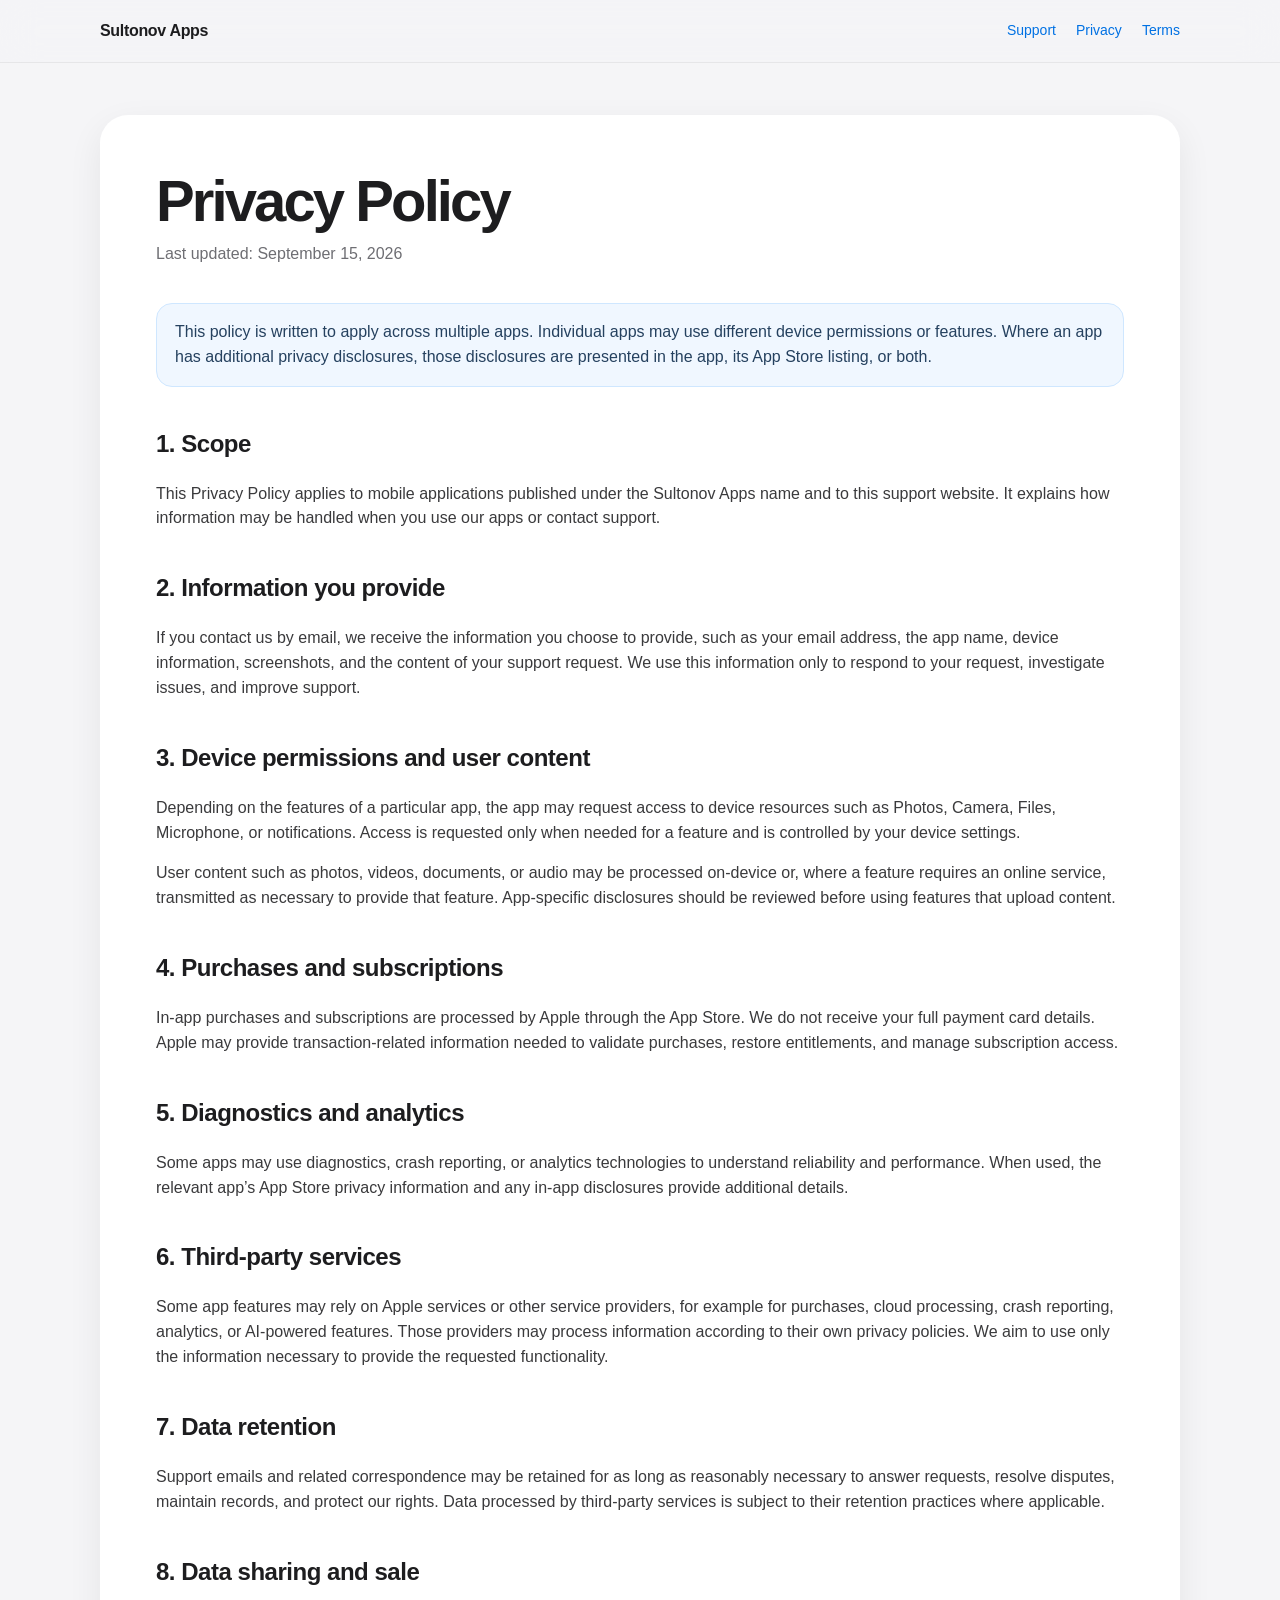
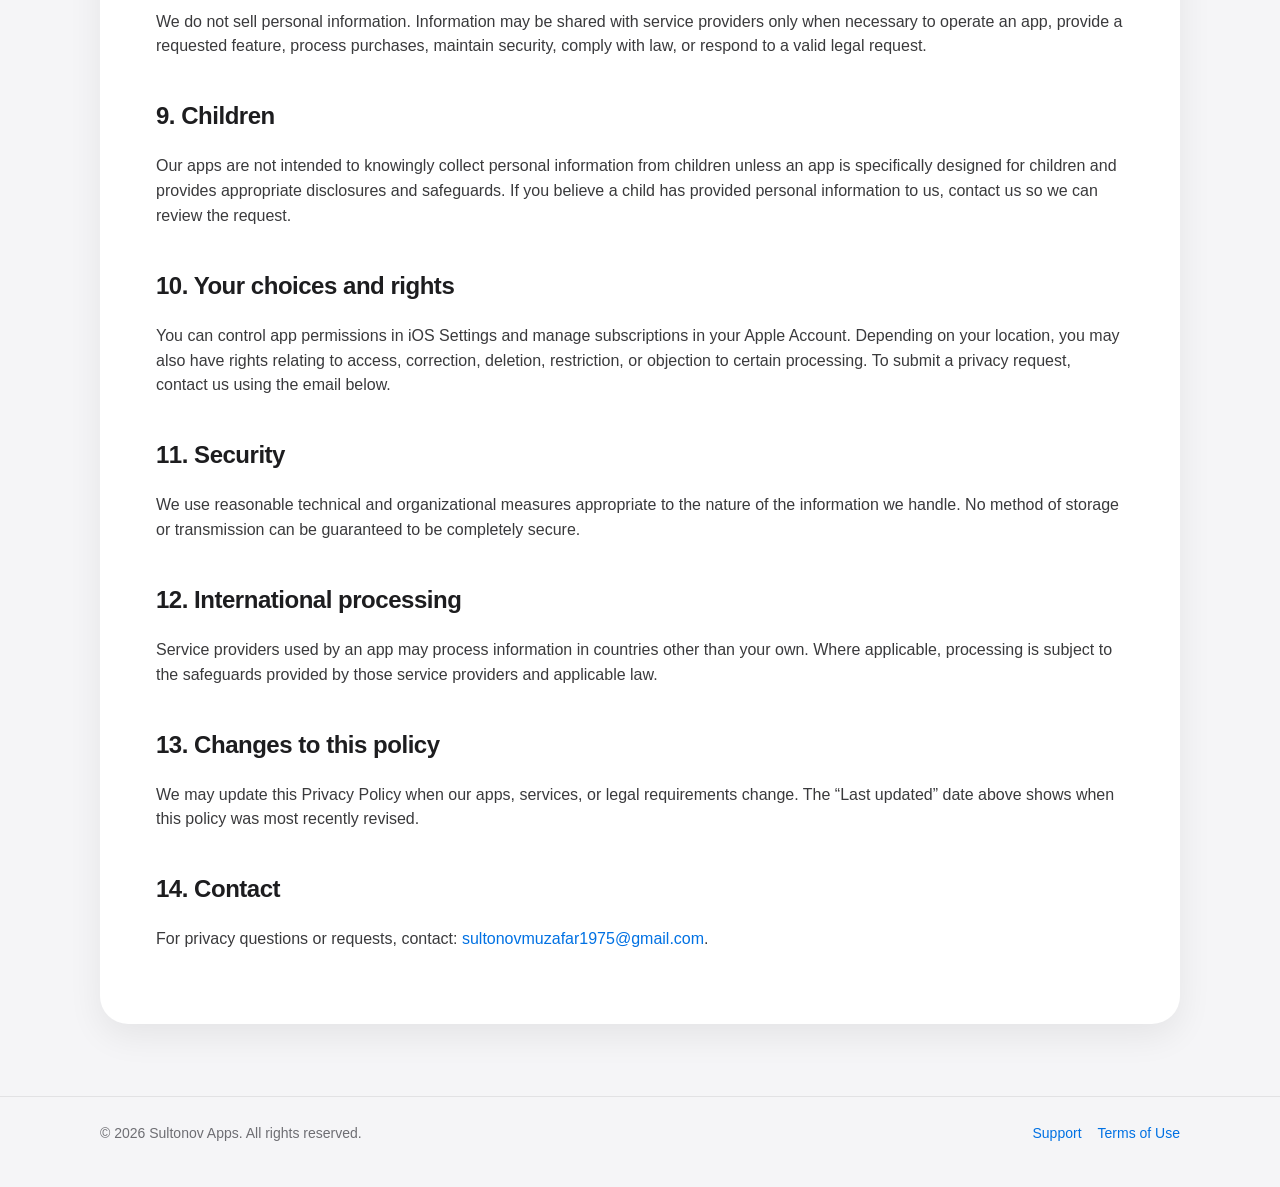
==== privacy.html @ 75fae1f3 "first commit" ====
<!doctype html>
<html lang="en">
<head>
  <meta charset="utf-8">
  <meta name="viewport" content="width=device-width,initial-scale=1">
  <meta name="description" content="Privacy Policy for apps published by Sultonov Apps.">
  <title>Privacy Policy — Sultonov Apps</title>
  <link rel="stylesheet" href="styles.css">
</head>
<body>
  <header class="nav">
    <div class="shell nav-inner">
      <a class="brand" href="index.html">Sultonov Apps</a>
      <nav class="nav-links">
        <a href="index.html">Support</a>
        <a href="privacy.html">Privacy</a>
        <a href="terms.html">Terms</a>
      </nav>
    </div>
  </header>

  <main class="shell">
    <article class="legal">
      <h1>Privacy Policy</h1>
      <div class="meta">Last updated: September 15, 2026</div>

      <div class="notice">
        This policy is written to apply across multiple apps. Individual apps may use different device permissions or features.
        Where an app has additional privacy disclosures, those disclosures are presented in the app, its App Store listing, or both.
      </div>

      <h2>1. Scope</h2>
      <p>
        This Privacy Policy applies to mobile applications published under the Sultonov Apps name and to this support website.
        It explains how information may be handled when you use our apps or contact support.
      </p>

      <h2>2. Information you provide</h2>
      <p>
        If you contact us by email, we receive the information you choose to provide, such as your email address, the app name,
        device information, screenshots, and the content of your support request. We use this information only to respond to your request,
        investigate issues, and improve support.
      </p>

      <h2>3. Device permissions and user content</h2>
      <p>
        Depending on the features of a particular app, the app may request access to device resources such as Photos, Camera, Files,
        Microphone, or notifications. Access is requested only when needed for a feature and is controlled by your device settings.
      </p>
      <p>
        User content such as photos, videos, documents, or audio may be processed on-device or, where a feature requires an online service,
        transmitted as necessary to provide that feature. App-specific disclosures should be reviewed before using features that upload content.
      </p>

      <h2>4. Purchases and subscriptions</h2>
      <p>
        In-app purchases and subscriptions are processed by Apple through the App Store. We do not receive your full payment card details.
        Apple may provide transaction-related information needed to validate purchases, restore entitlements, and manage subscription access.
      </p>

      <h2>5. Diagnostics and analytics</h2>
      <p>
        Some apps may use diagnostics, crash reporting, or analytics technologies to understand reliability and performance.
        When used, the relevant app’s App Store privacy information and any in-app disclosures provide additional details.
      </p>

      <h2>6. Third-party services</h2>
      <p>
        Some app features may rely on Apple services or other service providers, for example for purchases, cloud processing,
        crash reporting, analytics, or AI-powered features. Those providers may process information according to their own privacy policies.
        We aim to use only the information necessary to provide the requested functionality.
      </p>

      <h2>7. Data retention</h2>
      <p>
        Support emails and related correspondence may be retained for as long as reasonably necessary to answer requests, resolve disputes,
        maintain records, and protect our rights. Data processed by third-party services is subject to their retention practices where applicable.
      </p>

      <h2>8. Data sharing and sale</h2>
      <p>
        We do not sell personal information. Information may be shared with service providers only when necessary to operate an app,
        provide a requested feature, process purchases, maintain security, comply with law, or respond to a valid legal request.
      </p>

      <h2>9. Children</h2>
      <p>
        Our apps are not intended to knowingly collect personal information from children unless an app is specifically designed for children
        and provides appropriate disclosures and safeguards. If you believe a child has provided personal information to us,
        contact us so we can review the request.
      </p>

      <h2>10. Your choices and rights</h2>
      <p>
        You can control app permissions in iOS Settings and manage subscriptions in your Apple Account. Depending on your location,
        you may also have rights relating to access, correction, deletion, restriction, or objection to certain processing.
        To submit a privacy request, contact us using the email below.
      </p>

      <h2>11. Security</h2>
      <p>
        We use reasonable technical and organizational measures appropriate to the nature of the information we handle.
        No method of storage or transmission can be guaranteed to be completely secure.
      </p>

      <h2>12. International processing</h2>
      <p>
        Service providers used by an app may process information in countries other than your own. Where applicable,
        processing is subject to the safeguards provided by those service providers and applicable law.
      </p>

      <h2>13. Changes to this policy</h2>
      <p>
        We may update this Privacy Policy when our apps, services, or legal requirements change. The “Last updated” date above shows
        when this policy was most recently revised.
      </p>

      <h2>14. Contact</h2>
      <p>
        For privacy questions or requests, contact:
        <a href="mailto:sultonovmuzafar1975@gmail.com?subject=Privacy%20Request">sultonovmuzafar1975@gmail.com</a>.
      </p>
    </article>
  </main>

  <footer class="footer">
    <div class="shell footer-inner">
      <span>© 2026 Sultonov Apps. All rights reserved.</span>
      <div class="footer-links">
        <a href="index.html">Support</a>
        <a href="terms.html">Terms of Use</a>
      </div>
    </div>
  </footer>
</body>
</html>
---- styles.css ----
:root{
  --bg:#f5f5f7;
  --card:#ffffff;
  --text:#1d1d1f;
  --muted:#6e6e73;
  --line:#d2d2d7;
  --accent:#0071e3;
  --accent-hover:#0077ed;
  --radius:24px;
  --shadow:0 12px 35px rgba(0,0,0,.07);
}
*{box-sizing:border-box}
html{scroll-behavior:smooth}
body{
  margin:0;
  font-family:-apple-system,BlinkMacSystemFont,"SF Pro Display","SF Pro Text","Helvetica Neue",Arial,sans-serif;
  background:var(--bg);
  color:var(--text);
  line-height:1.55;
  -webkit-font-smoothing:antialiased;
}
a{color:var(--accent);text-decoration:none}
a:hover{text-decoration:underline}
.shell{width:min(1080px,calc(100% - 32px));margin:0 auto}
.nav{
  position:sticky;top:0;z-index:20;
  backdrop-filter:saturate(180%) blur(18px);
  background:rgba(245,245,247,.82);
  border-bottom:1px solid rgba(0,0,0,.06);
}
.nav-inner{display:flex;align-items:center;justify-content:space-between;min-height:62px;gap:24px}
.brand{font-weight:700;letter-spacing:-.02em;color:var(--text)}
.nav-links{display:flex;gap:20px;flex-wrap:wrap;font-size:14px}
.hero{padding:96px 0 54px;text-align:center}
.eyebrow{font-weight:700;color:var(--accent);font-size:14px;letter-spacing:.04em;text-transform:uppercase}
h1{font-size:clamp(42px,7vw,72px);line-height:1.02;letter-spacing:-.05em;margin:14px auto 18px;max-width:900px}
.lead{font-size:clamp(18px,2.5vw,24px);color:var(--muted);max-width:760px;margin:0 auto}
.actions{display:flex;justify-content:center;gap:12px;flex-wrap:wrap;margin-top:30px}
.btn{
  display:inline-flex;align-items:center;justify-content:center;
  min-height:46px;padding:0 20px;border-radius:999px;
  font-weight:600;border:1px solid transparent
}
.btn-primary{background:var(--accent);color:white}
.btn-primary:hover{background:var(--accent-hover);text-decoration:none}
.btn-secondary{background:white;color:var(--text);border-color:var(--line)}
.btn-secondary:hover{text-decoration:none;background:#fafafa}
.grid{display:grid;grid-template-columns:repeat(3,1fr);gap:18px;padding:24px 0 76px}
.card{
  background:var(--card);border-radius:var(--radius);padding:28px;
  box-shadow:var(--shadow);border:1px solid rgba(0,0,0,.04)
}
.card h2,.card h3{margin-top:0;letter-spacing:-.025em}
.card p{color:var(--muted);margin-bottom:0}
.section{padding:70px 0}
.section h2{font-size:clamp(30px,5vw,48px);letter-spacing:-.04em;margin:0 0 12px}
.section-intro{color:var(--muted);max-width:760px;font-size:18px}
.faq{display:grid;gap:14px;margin-top:28px}
details{background:white;border-radius:18px;padding:20px 22px;border:1px solid rgba(0,0,0,.05)}
summary{font-weight:650;cursor:pointer}
details p{color:var(--muted);margin:12px 0 0}
.legal{
  background:white;border-radius:28px;padding:clamp(24px,5vw,56px);
  box-shadow:var(--shadow);margin:52px auto 72px
}
.legal h1{font-size:clamp(38px,6vw,58px);margin:0 0 12px;text-align:left}
.legal h2{font-size:24px;margin-top:38px;letter-spacing:-.02em}
.legal p,.legal li{color:#3a3a3c}
.legal ul{padding-left:22px}
.meta{color:var(--muted);margin-bottom:36px}
.notice{
  background:#f0f7ff;border:1px solid #cfe7ff;border-radius:16px;padding:16px 18px;
  color:#25415f
}
.footer{border-top:1px solid rgba(0,0,0,.08);padding:26px 0 42px;color:var(--muted);font-size:14px}
.footer-inner{display:flex;justify-content:space-between;gap:20px;flex-wrap:wrap}
.footer-links{display:flex;gap:16px;flex-wrap:wrap}
.codeish{font-family:ui-monospace,SFMono-Regular,Menlo,monospace;font-size:.95em}
@media(max-width:780px){
  .grid{grid-template-columns:1fr}
  .hero{padding-top:64px}
  .nav-inner{align-items:flex-start;padding:14px 0;flex-direction:column;gap:10px}
  .nav{position:static}
}
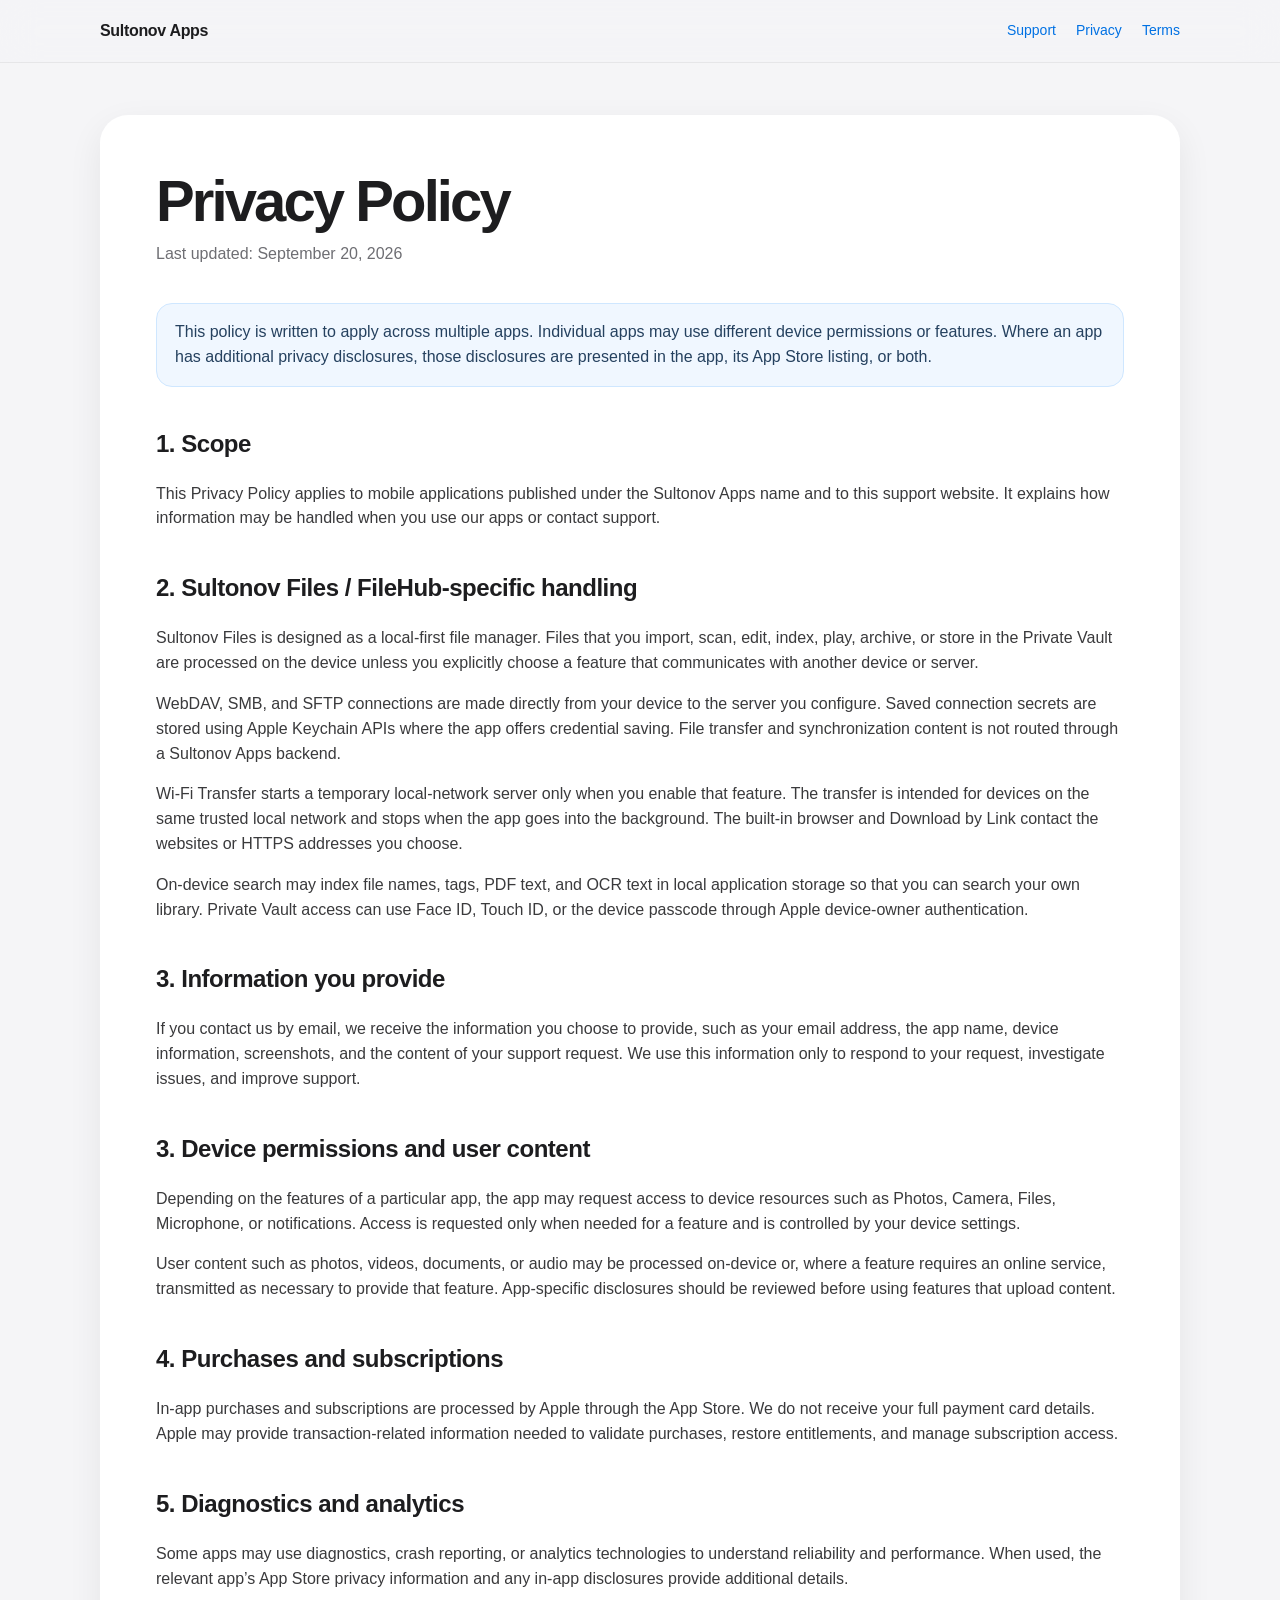
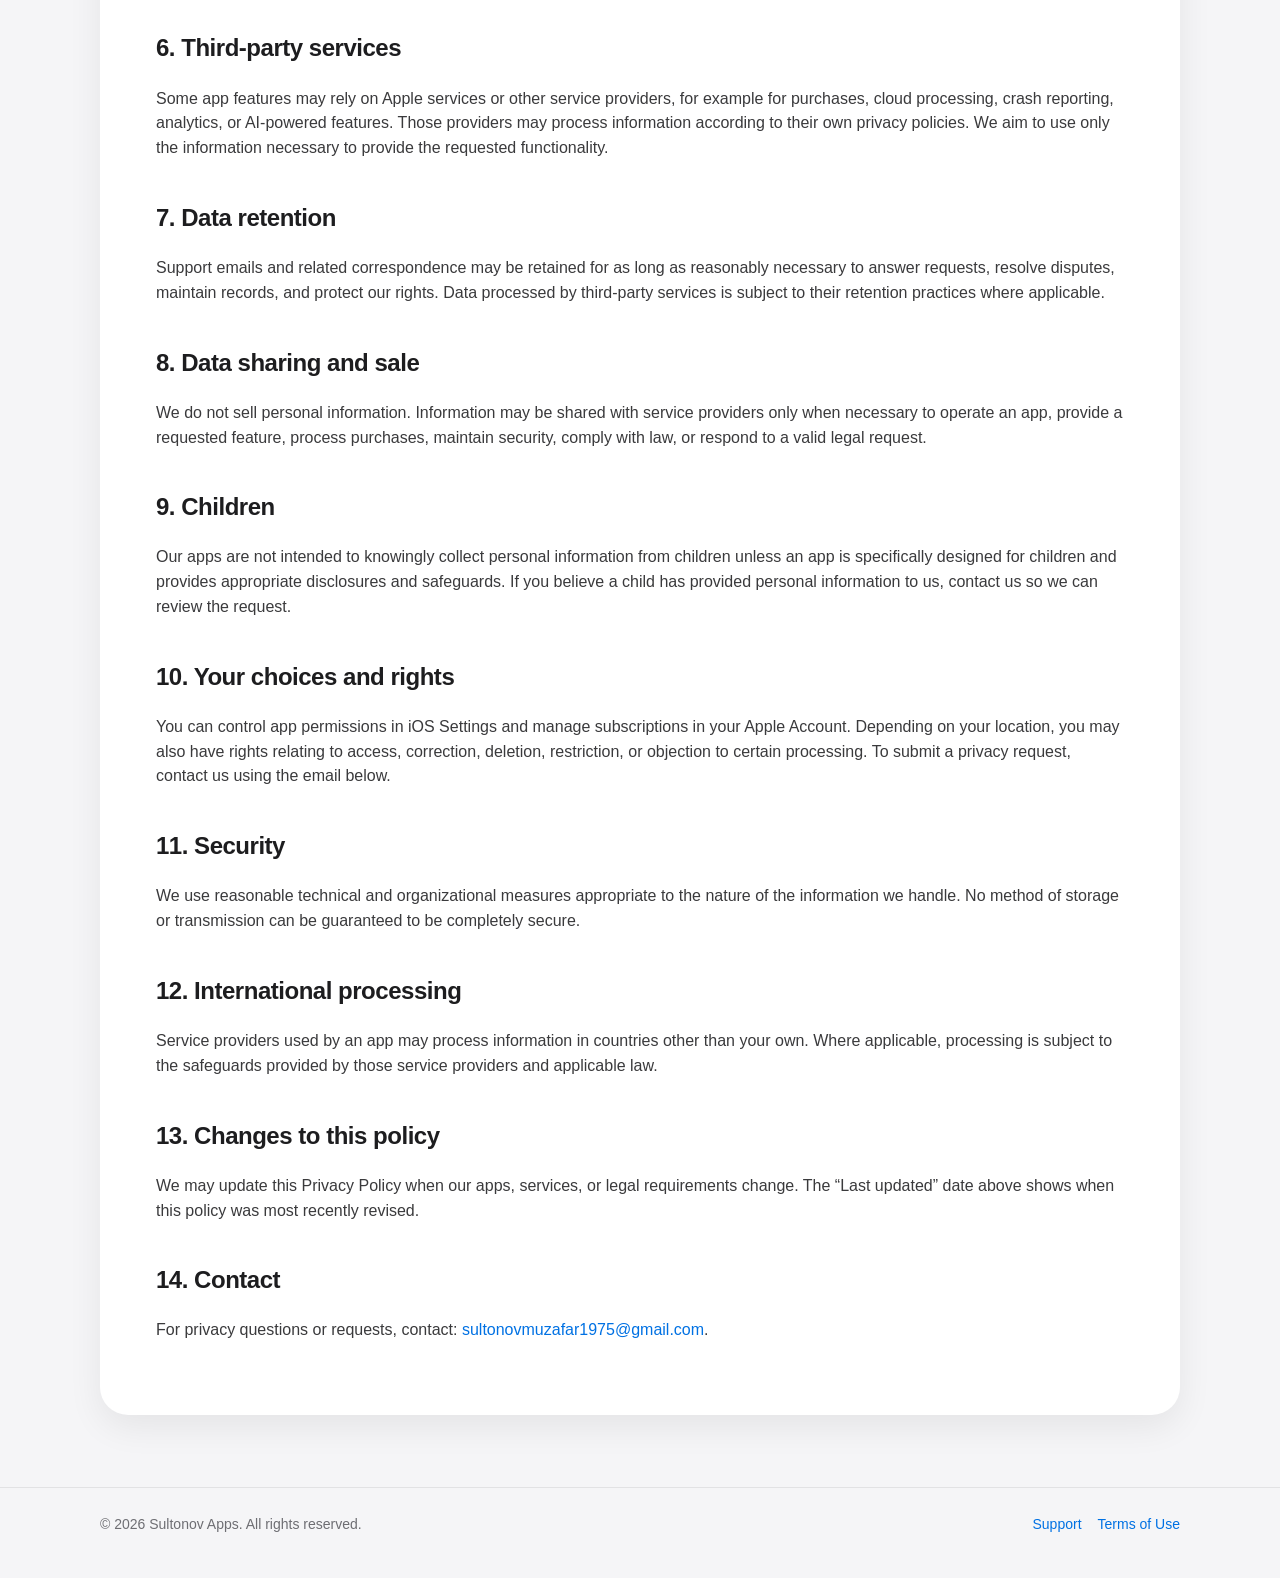
==== commit efc6b285: "Add Sultonov Files privacy disclosures" ====
--- a/privacy.html
+++ b/privacy.html
@@ -22,7 +22,7 @@
   <main class="shell">
     <article class="legal">
       <h1>Privacy Policy</h1>
-      <div class="meta">Last updated: September 15, 2026</div>
+      <div class="meta">Last updated: September 20, 2026</div>
 
       <div class="notice">
         This policy is written to apply across multiple apps. Individual apps may use different device permissions or features.
@@ -35,7 +35,28 @@
         It explains how information may be handled when you use our apps or contact support.
       </p>
 
-      <h2>2. Information you provide</h2>
+      <h2>2. Sultonov Files / FileHub-specific handling</h2>
+      <p>
+        Sultonov Files is designed as a local-first file manager. Files that you import, scan, edit, index, play, archive, or store
+        in the Private Vault are processed on the device unless you explicitly choose a feature that communicates with another device
+        or server.
+      </p>
+      <p>
+        WebDAV, SMB, and SFTP connections are made directly from your device to the server you configure. Saved connection secrets are
+        stored using Apple Keychain APIs where the app offers credential saving. File transfer and synchronization content is not routed
+        through a Sultonov Apps backend.
+      </p>
+      <p>
+        Wi-Fi Transfer starts a temporary local-network server only when you enable that feature. The transfer is intended for devices
+        on the same trusted local network and stops when the app goes into the background. The built-in browser and Download by Link
+        contact the websites or HTTPS addresses you choose.
+      </p>
+      <p>
+        On-device search may index file names, tags, PDF text, and OCR text in local application storage so that you can search your own
+        library. Private Vault access can use Face ID, Touch ID, or the device passcode through Apple device-owner authentication.
+      </p>
+
+      <h2>3. Information you provide</h2>
       <p>
         If you contact us by email, we receive the information you choose to provide, such as your email address, the app name,
         device information, screenshots, and the content of your support request. We use this information only to respond to your request,
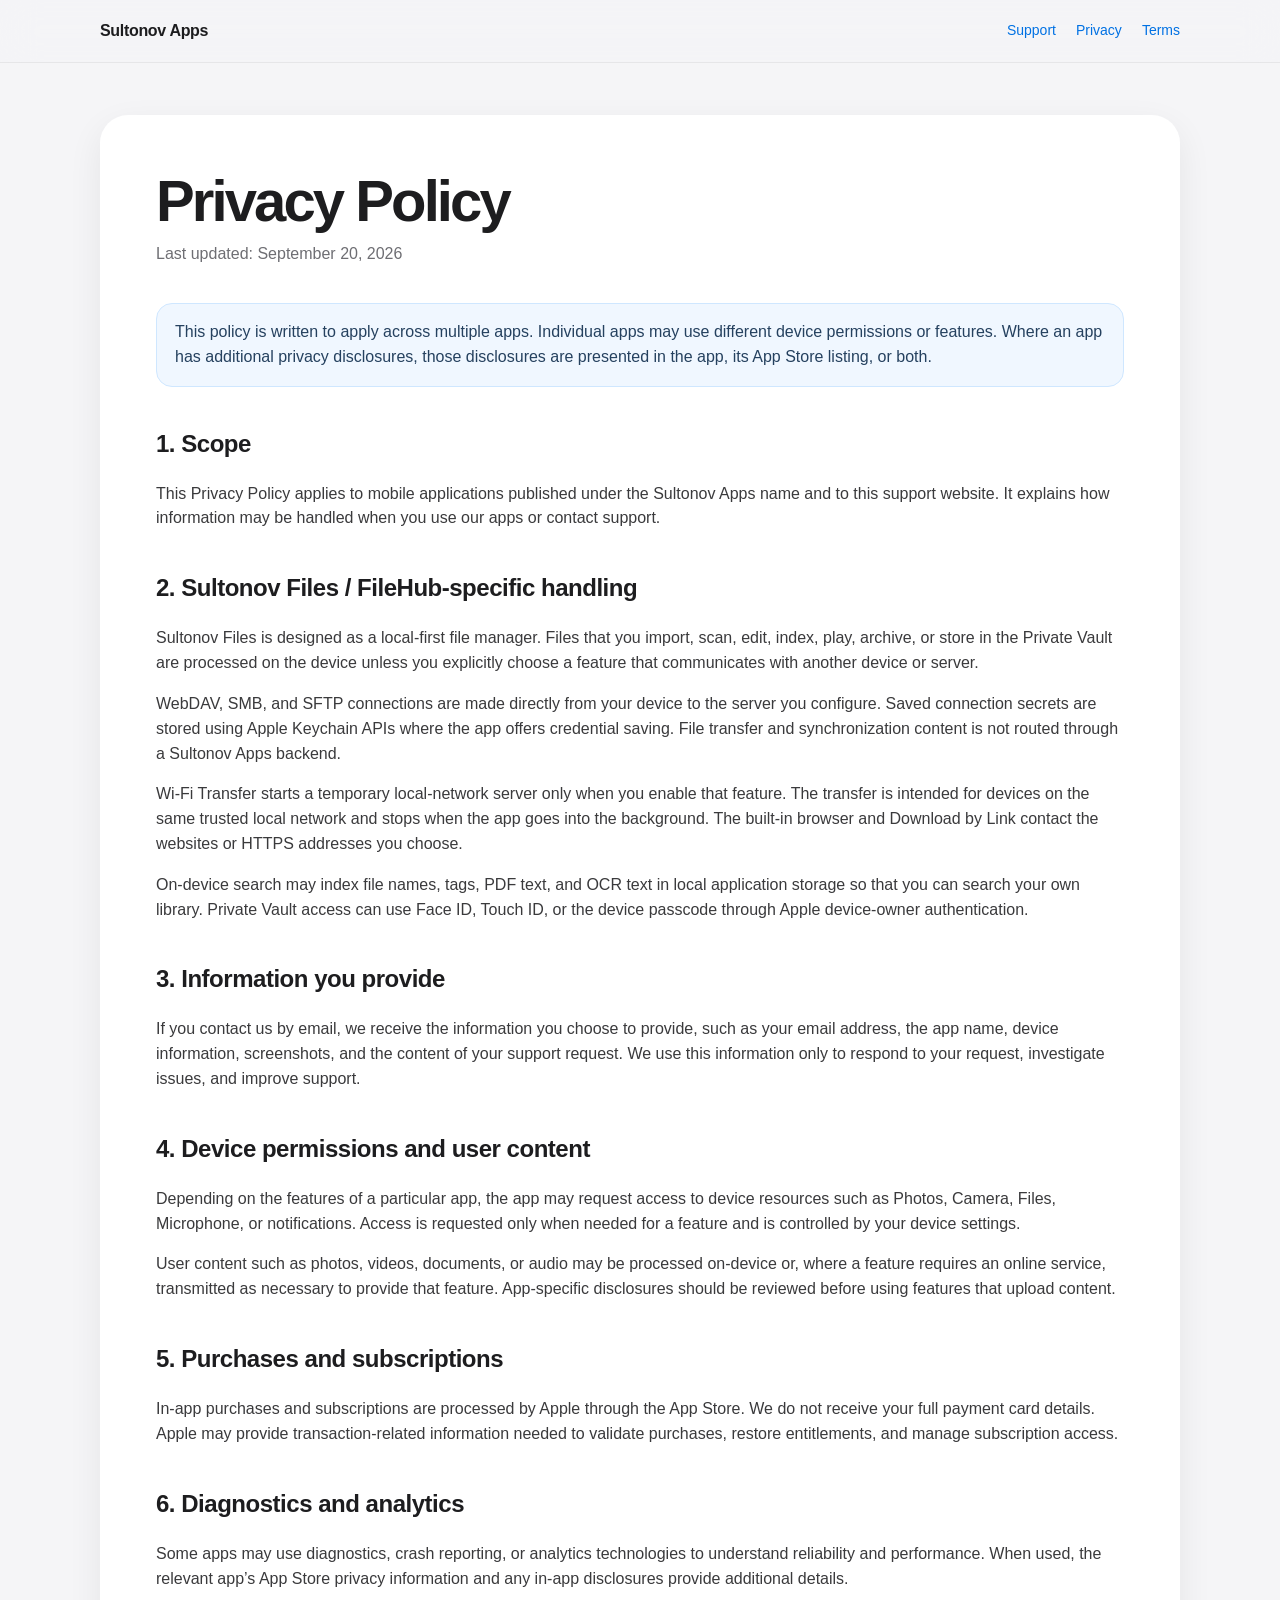
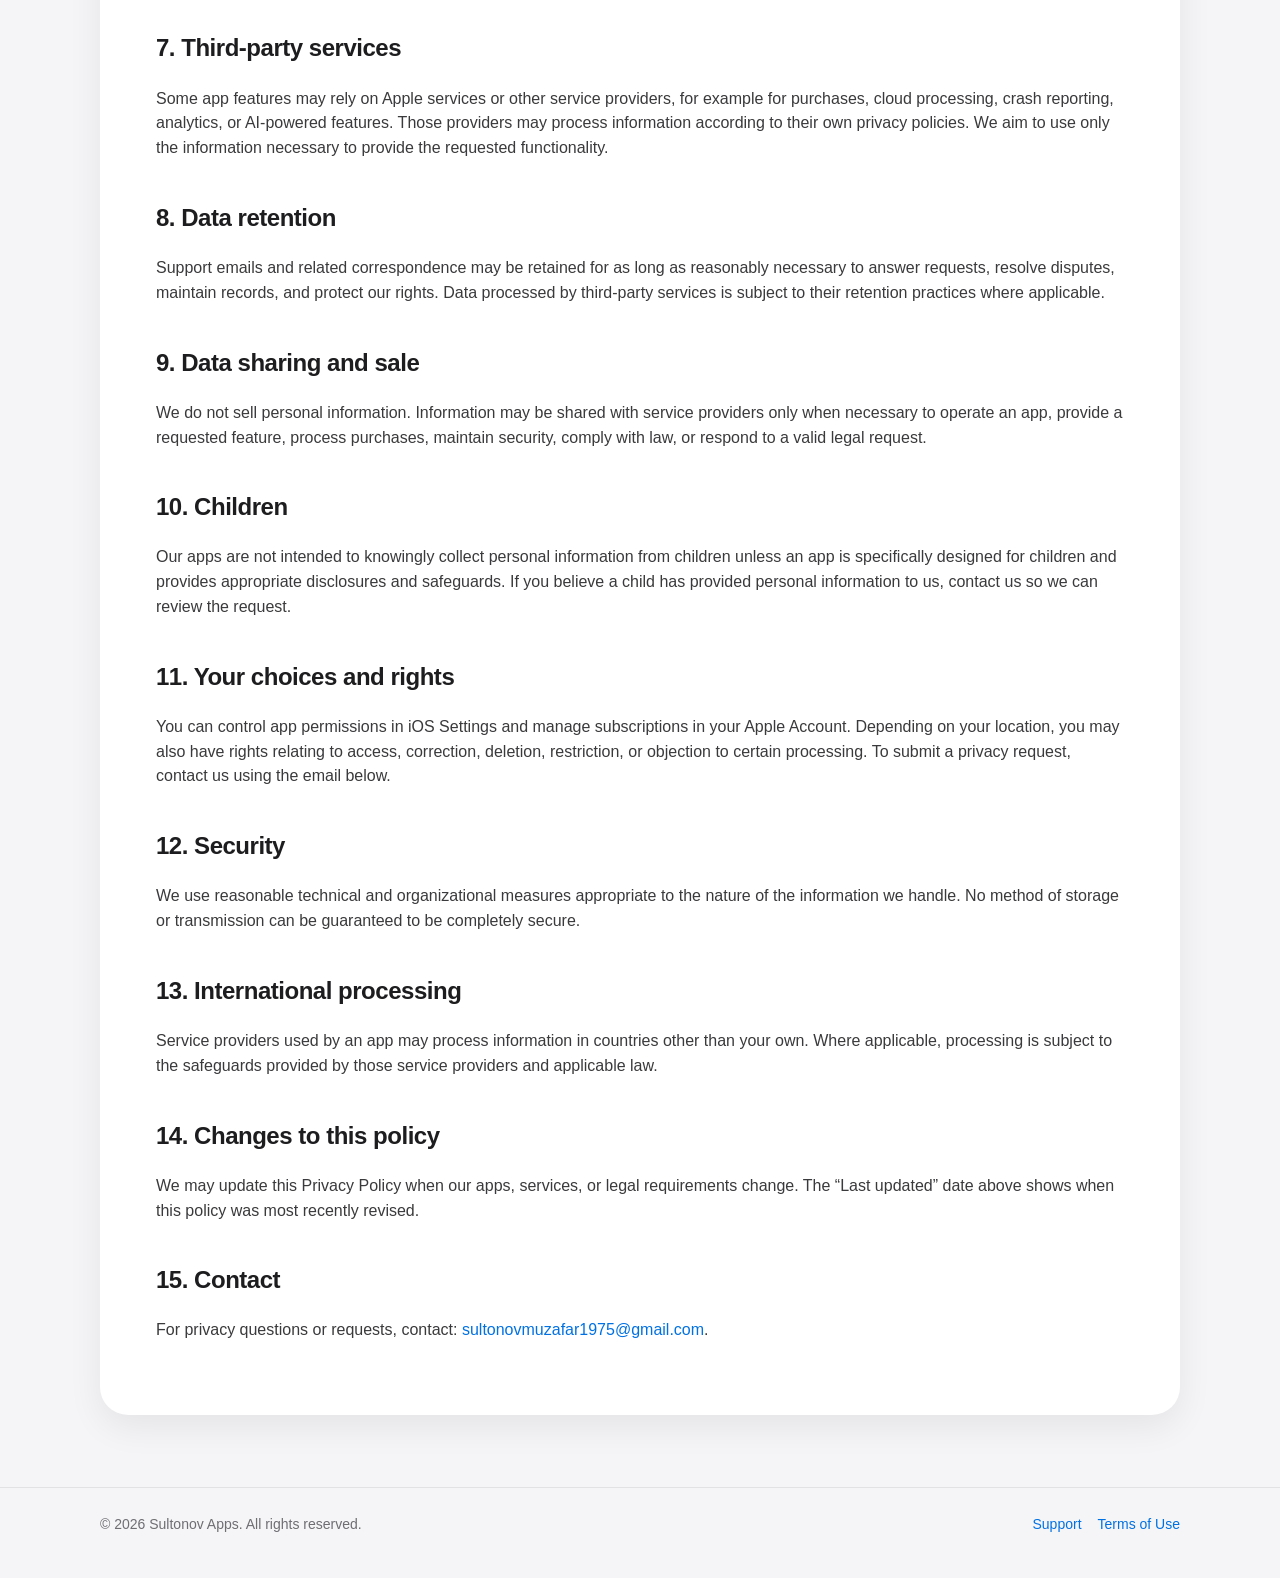
==== commit acea1eeb: "Fix privacy policy section numbering" ====
--- a/privacy.html
+++ b/privacy.html
@@ -63,7 +63,7 @@
         investigate issues, and improve support.
       </p>
 
-      <h2>3. Device permissions and user content</h2>
+      <h2>4. Device permissions and user content</h2>
       <p>
         Depending on the features of a particular app, the app may request access to device resources such as Photos, Camera, Files,
         Microphone, or notifications. Access is requested only when needed for a feature and is controlled by your device settings.
@@ -73,70 +73,70 @@
         transmitted as necessary to provide that feature. App-specific disclosures should be reviewed before using features that upload content.
       </p>
 
-      <h2>4. Purchases and subscriptions</h2>
+      <h2>5. Purchases and subscriptions</h2>
       <p>
         In-app purchases and subscriptions are processed by Apple through the App Store. We do not receive your full payment card details.
         Apple may provide transaction-related information needed to validate purchases, restore entitlements, and manage subscription access.
       </p>
 
-      <h2>5. Diagnostics and analytics</h2>
+      <h2>6. Diagnostics and analytics</h2>
       <p>
         Some apps may use diagnostics, crash reporting, or analytics technologies to understand reliability and performance.
         When used, the relevant app’s App Store privacy information and any in-app disclosures provide additional details.
       </p>
 
-      <h2>6. Third-party services</h2>
+      <h2>7. Third-party services</h2>
       <p>
         Some app features may rely on Apple services or other service providers, for example for purchases, cloud processing,
         crash reporting, analytics, or AI-powered features. Those providers may process information according to their own privacy policies.
         We aim to use only the information necessary to provide the requested functionality.
       </p>
 
-      <h2>7. Data retention</h2>
+      <h2>8. Data retention</h2>
       <p>
         Support emails and related correspondence may be retained for as long as reasonably necessary to answer requests, resolve disputes,
         maintain records, and protect our rights. Data processed by third-party services is subject to their retention practices where applicable.
       </p>
 
-      <h2>8. Data sharing and sale</h2>
+      <h2>9. Data sharing and sale</h2>
       <p>
         We do not sell personal information. Information may be shared with service providers only when necessary to operate an app,
         provide a requested feature, process purchases, maintain security, comply with law, or respond to a valid legal request.
       </p>
 
-      <h2>9. Children</h2>
+      <h2>10. Children</h2>
       <p>
         Our apps are not intended to knowingly collect personal information from children unless an app is specifically designed for children
         and provides appropriate disclosures and safeguards. If you believe a child has provided personal information to us,
         contact us so we can review the request.
       </p>
 
-      <h2>10. Your choices and rights</h2>
+      <h2>11. Your choices and rights</h2>
       <p>
         You can control app permissions in iOS Settings and manage subscriptions in your Apple Account. Depending on your location,
         you may also have rights relating to access, correction, deletion, restriction, or objection to certain processing.
         To submit a privacy request, contact us using the email below.
       </p>
 
-      <h2>11. Security</h2>
+      <h2>12. Security</h2>
       <p>
         We use reasonable technical and organizational measures appropriate to the nature of the information we handle.
         No method of storage or transmission can be guaranteed to be completely secure.
       </p>
 
-      <h2>12. International processing</h2>
+      <h2>13. International processing</h2>
       <p>
         Service providers used by an app may process information in countries other than your own. Where applicable,
         processing is subject to the safeguards provided by those service providers and applicable law.
       </p>
 
-      <h2>13. Changes to this policy</h2>
+      <h2>14. Changes to this policy</h2>
       <p>
         We may update this Privacy Policy when our apps, services, or legal requirements change. The “Last updated” date above shows
         when this policy was most recently revised.
       </p>
 
-      <h2>14. Contact</h2>
+      <h2>15. Contact</h2>
       <p>
         For privacy questions or requests, contact:
         <a href="mailto:sultonovmuzafar1975@gmail.com?subject=Privacy%20Request">sultonovmuzafar1975@gmail.com</a>.
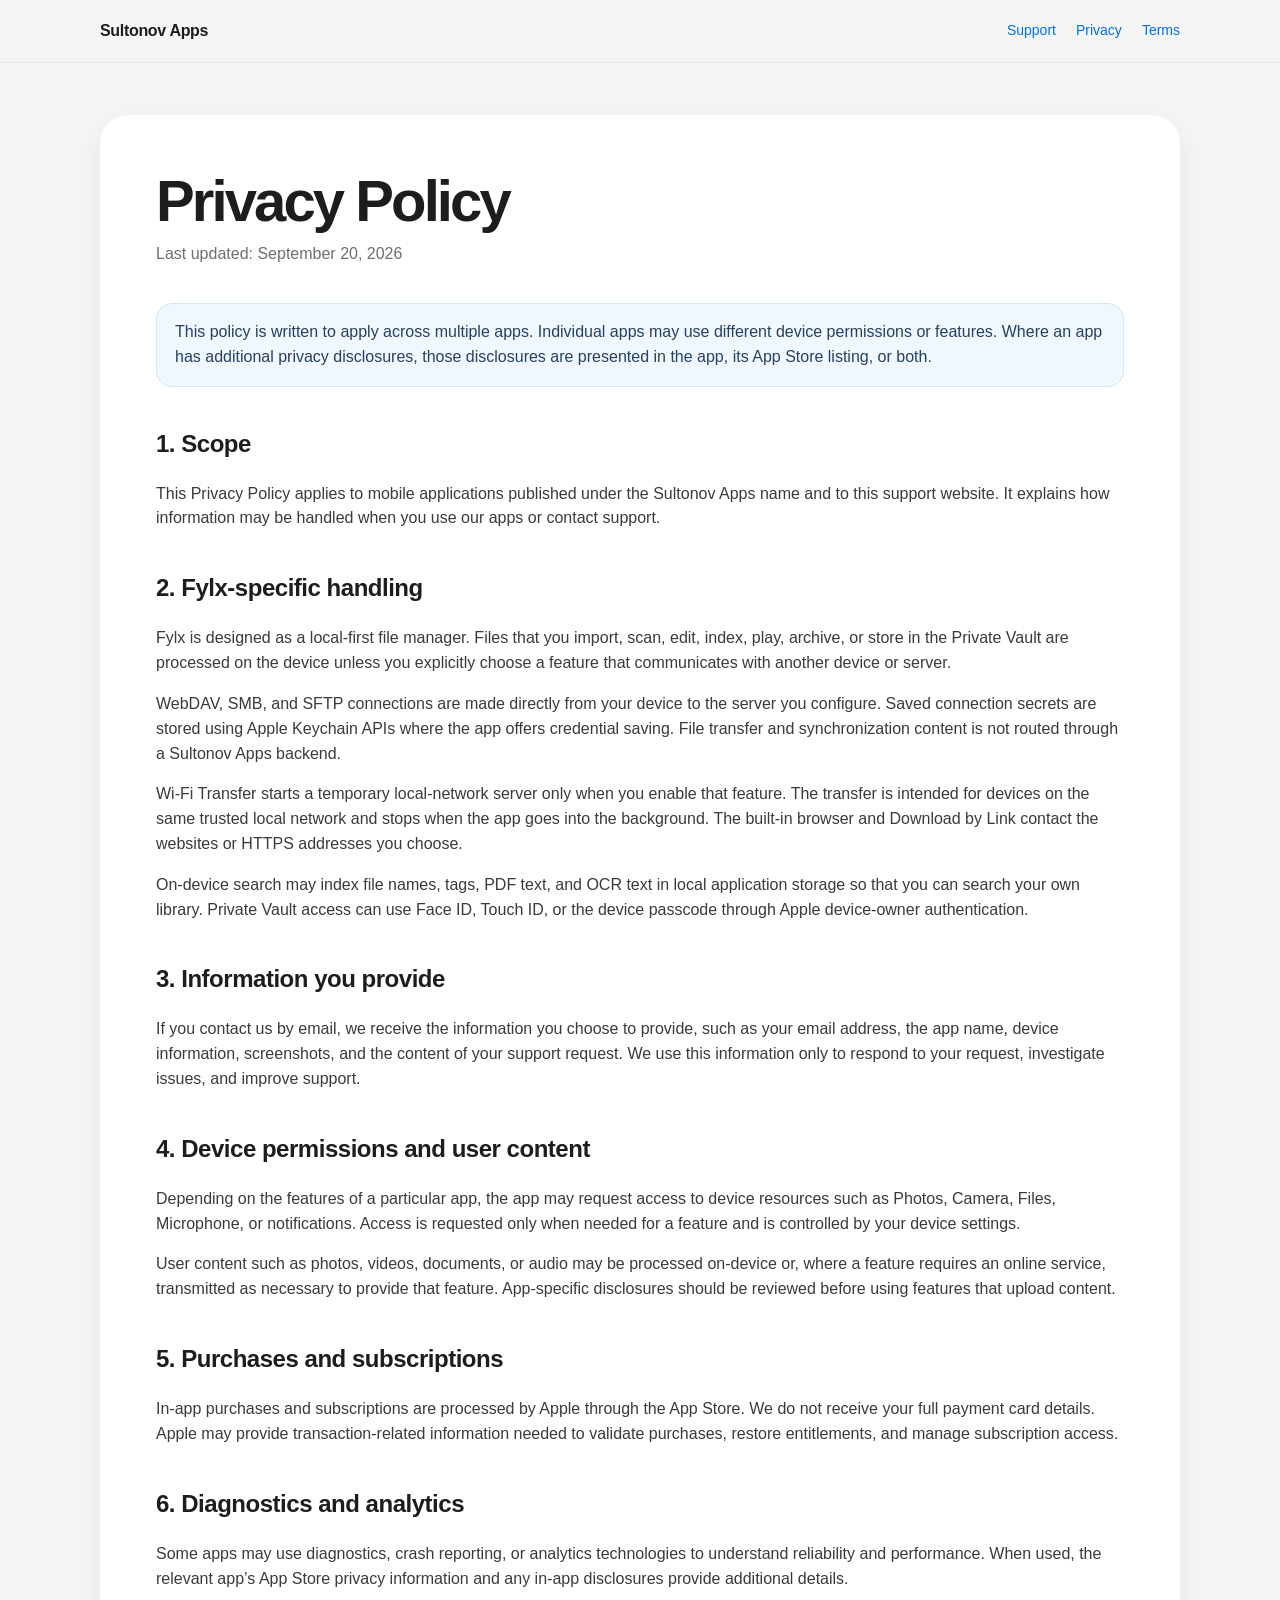
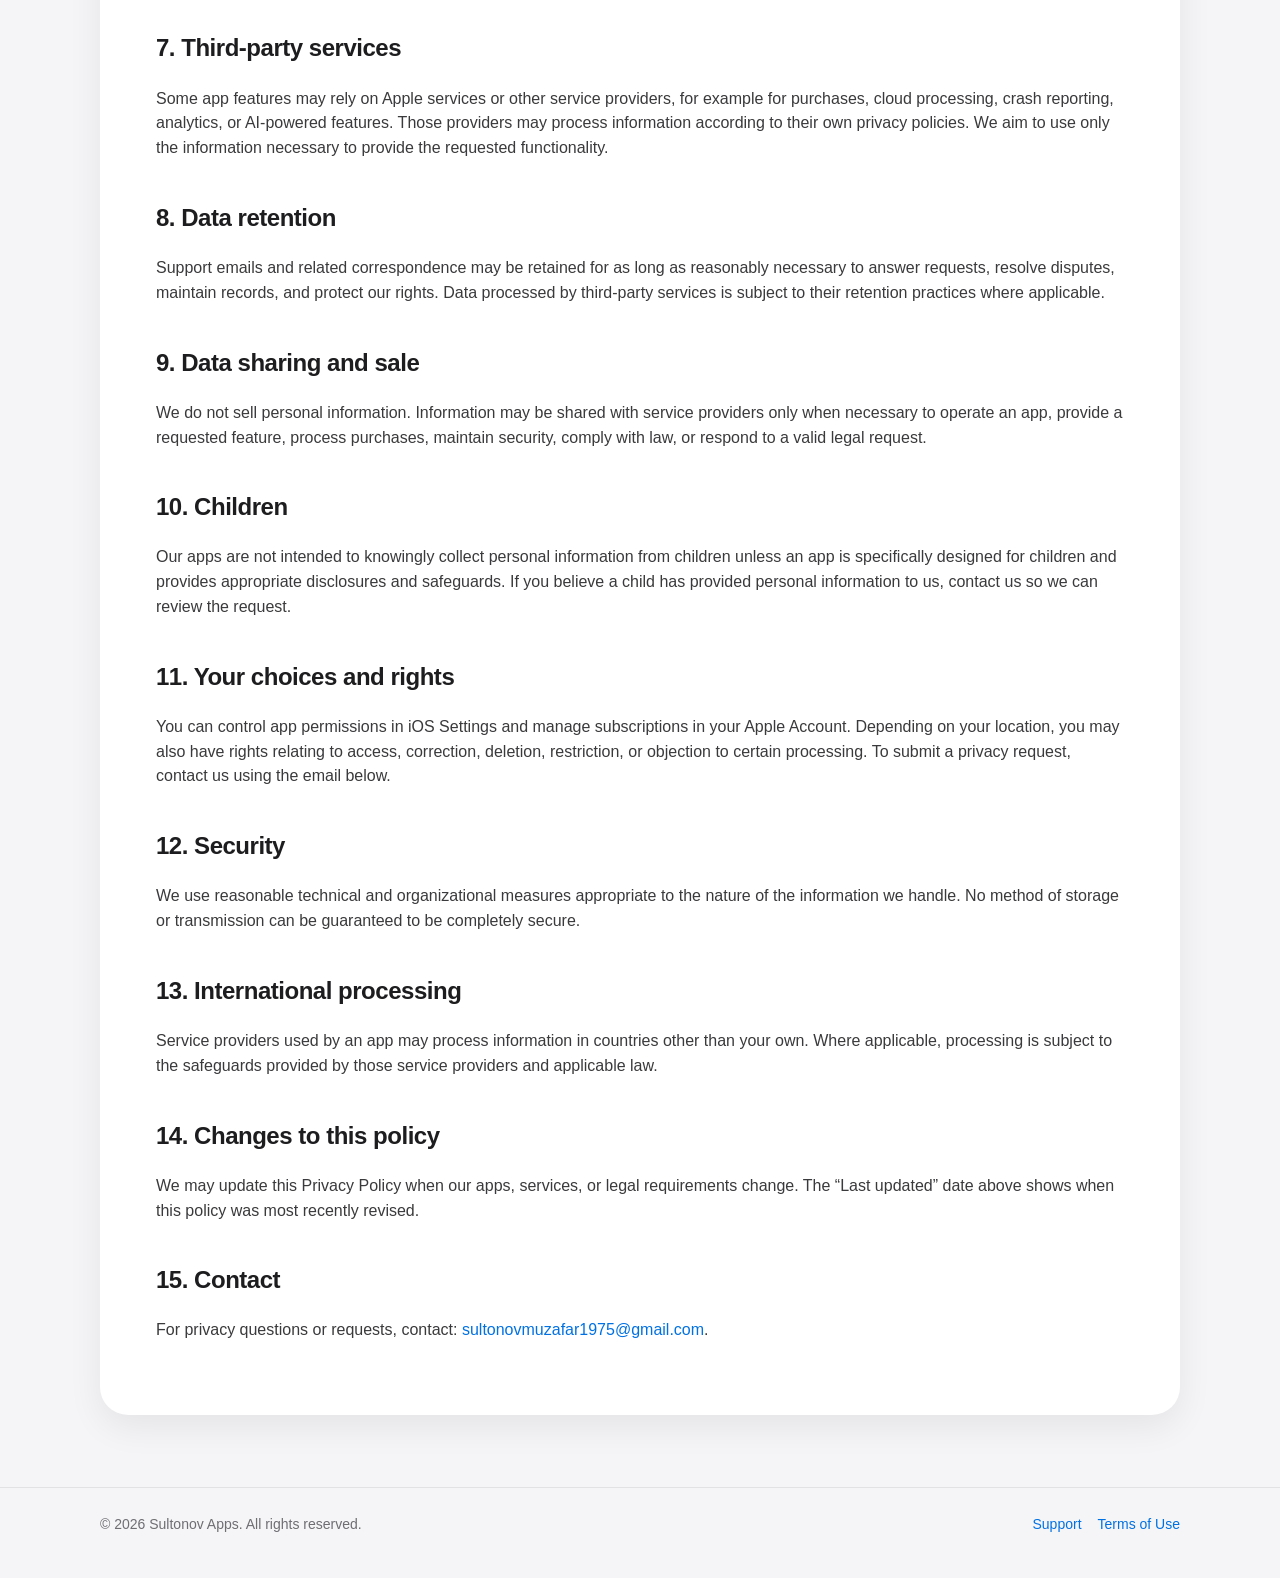
==== commit 06e9f0d0: "Update privacy policy for Fylx" ====
--- a/privacy.html
+++ b/privacy.html
@@ -35,9 +35,9 @@
         It explains how information may be handled when you use our apps or contact support.
       </p>
 
-      <h2>2. Sultonov Files / FileHub-specific handling</h2>
+      <h2>2. Fylx-specific handling</h2>
       <p>
-        Sultonov Files is designed as a local-first file manager. Files that you import, scan, edit, index, play, archive, or store
+        Fylx is designed as a local-first file manager. Files that you import, scan, edit, index, play, archive, or store
         in the Private Vault are processed on the device unless you explicitly choose a feature that communicates with another device
         or server.
       </p>
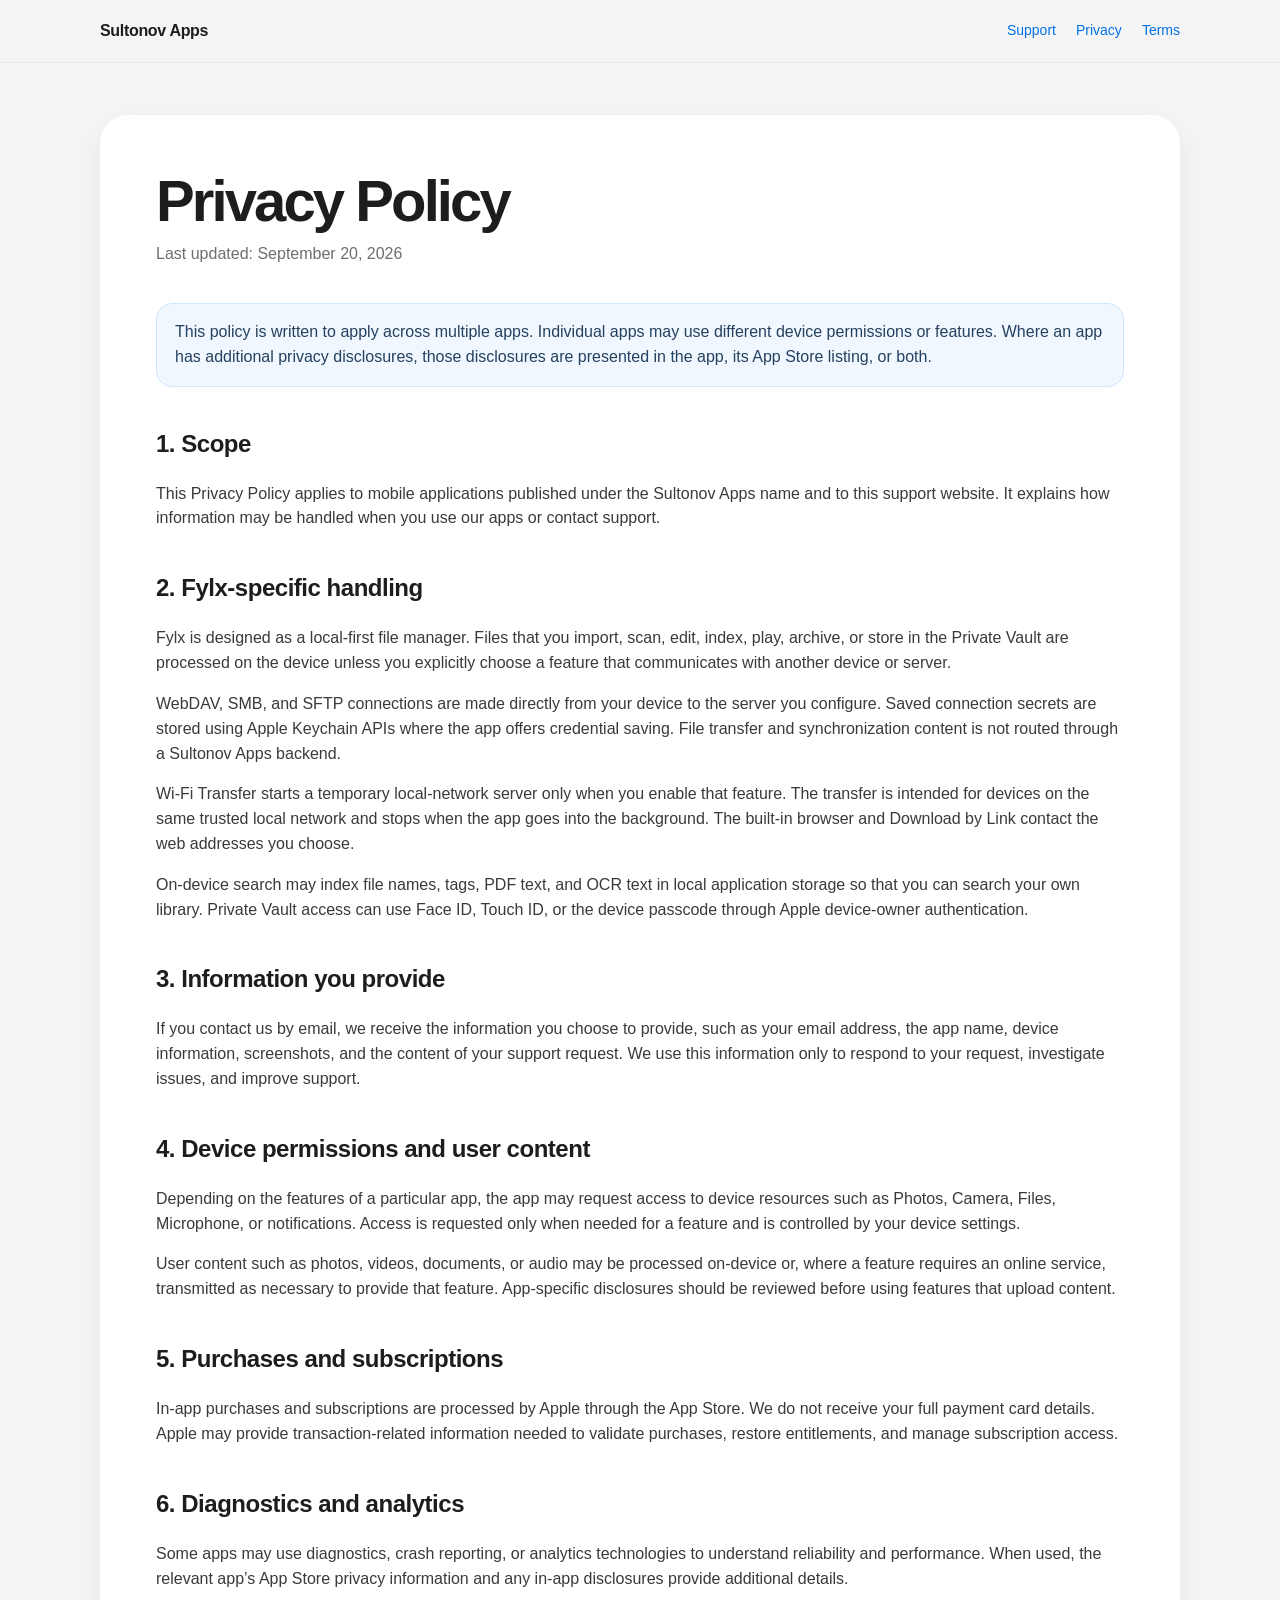
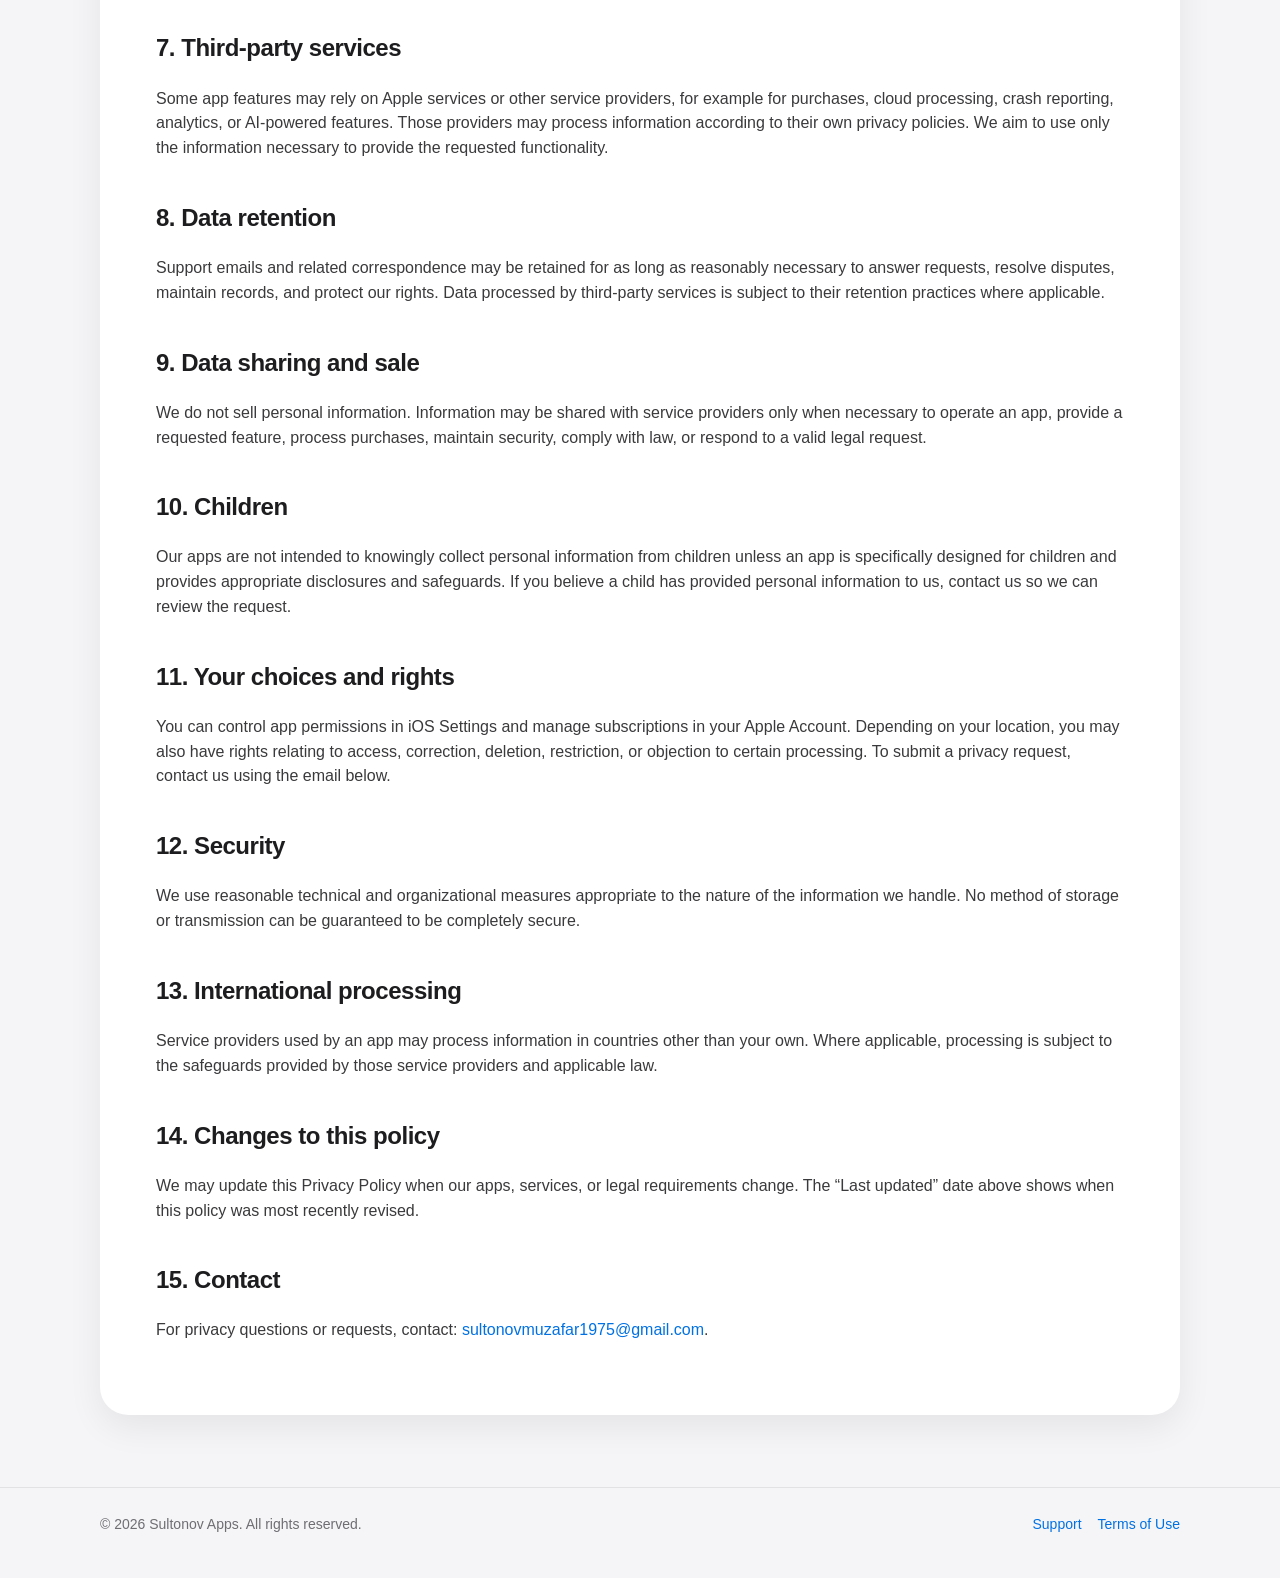
==== commit 287e30eb: "Clarify Fylx network privacy wording" ====
--- a/privacy.html
+++ b/privacy.html
@@ -49,7 +49,7 @@
       <p>
         Wi-Fi Transfer starts a temporary local-network server only when you enable that feature. The transfer is intended for devices
         on the same trusted local network and stops when the app goes into the background. The built-in browser and Download by Link
-        contact the websites or HTTPS addresses you choose.
+        contact the web addresses you choose.
       </p>
       <p>
         On-device search may index file names, tags, PDF text, and OCR text in local application storage so that you can search your own
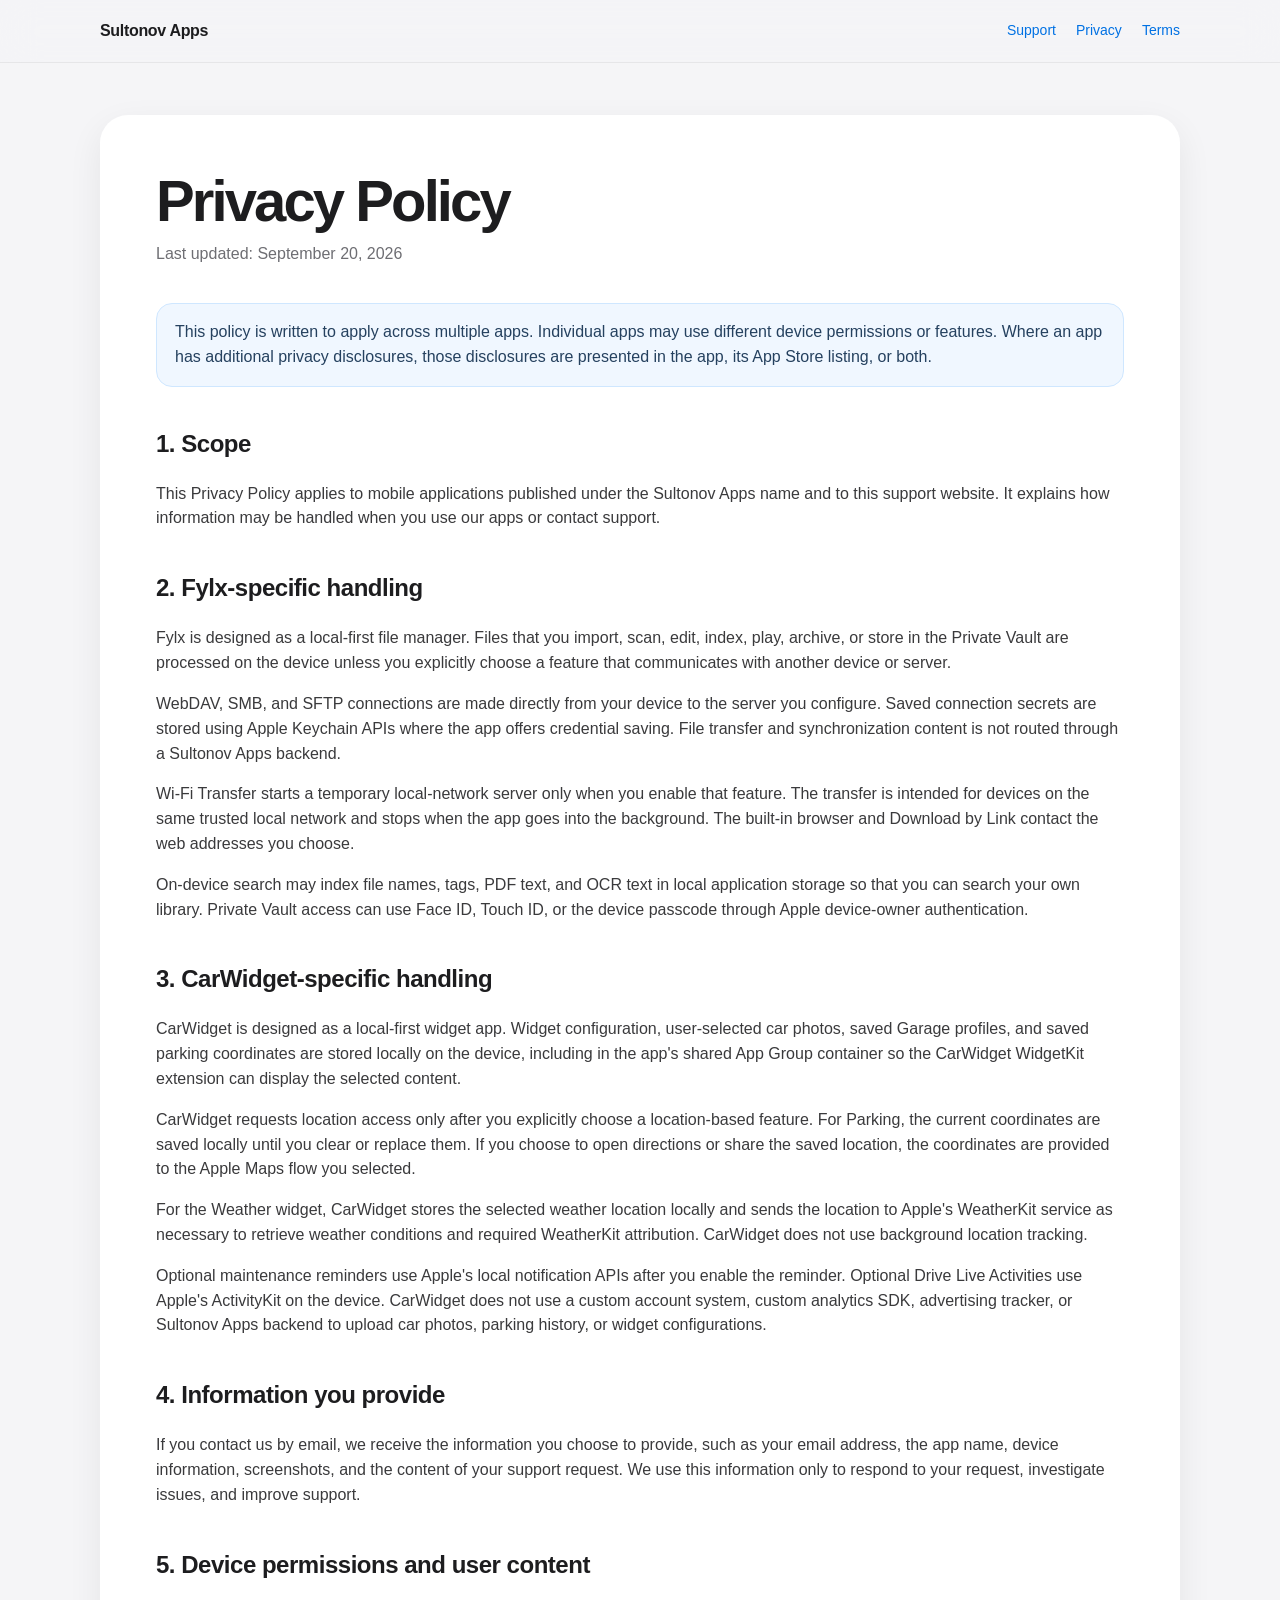
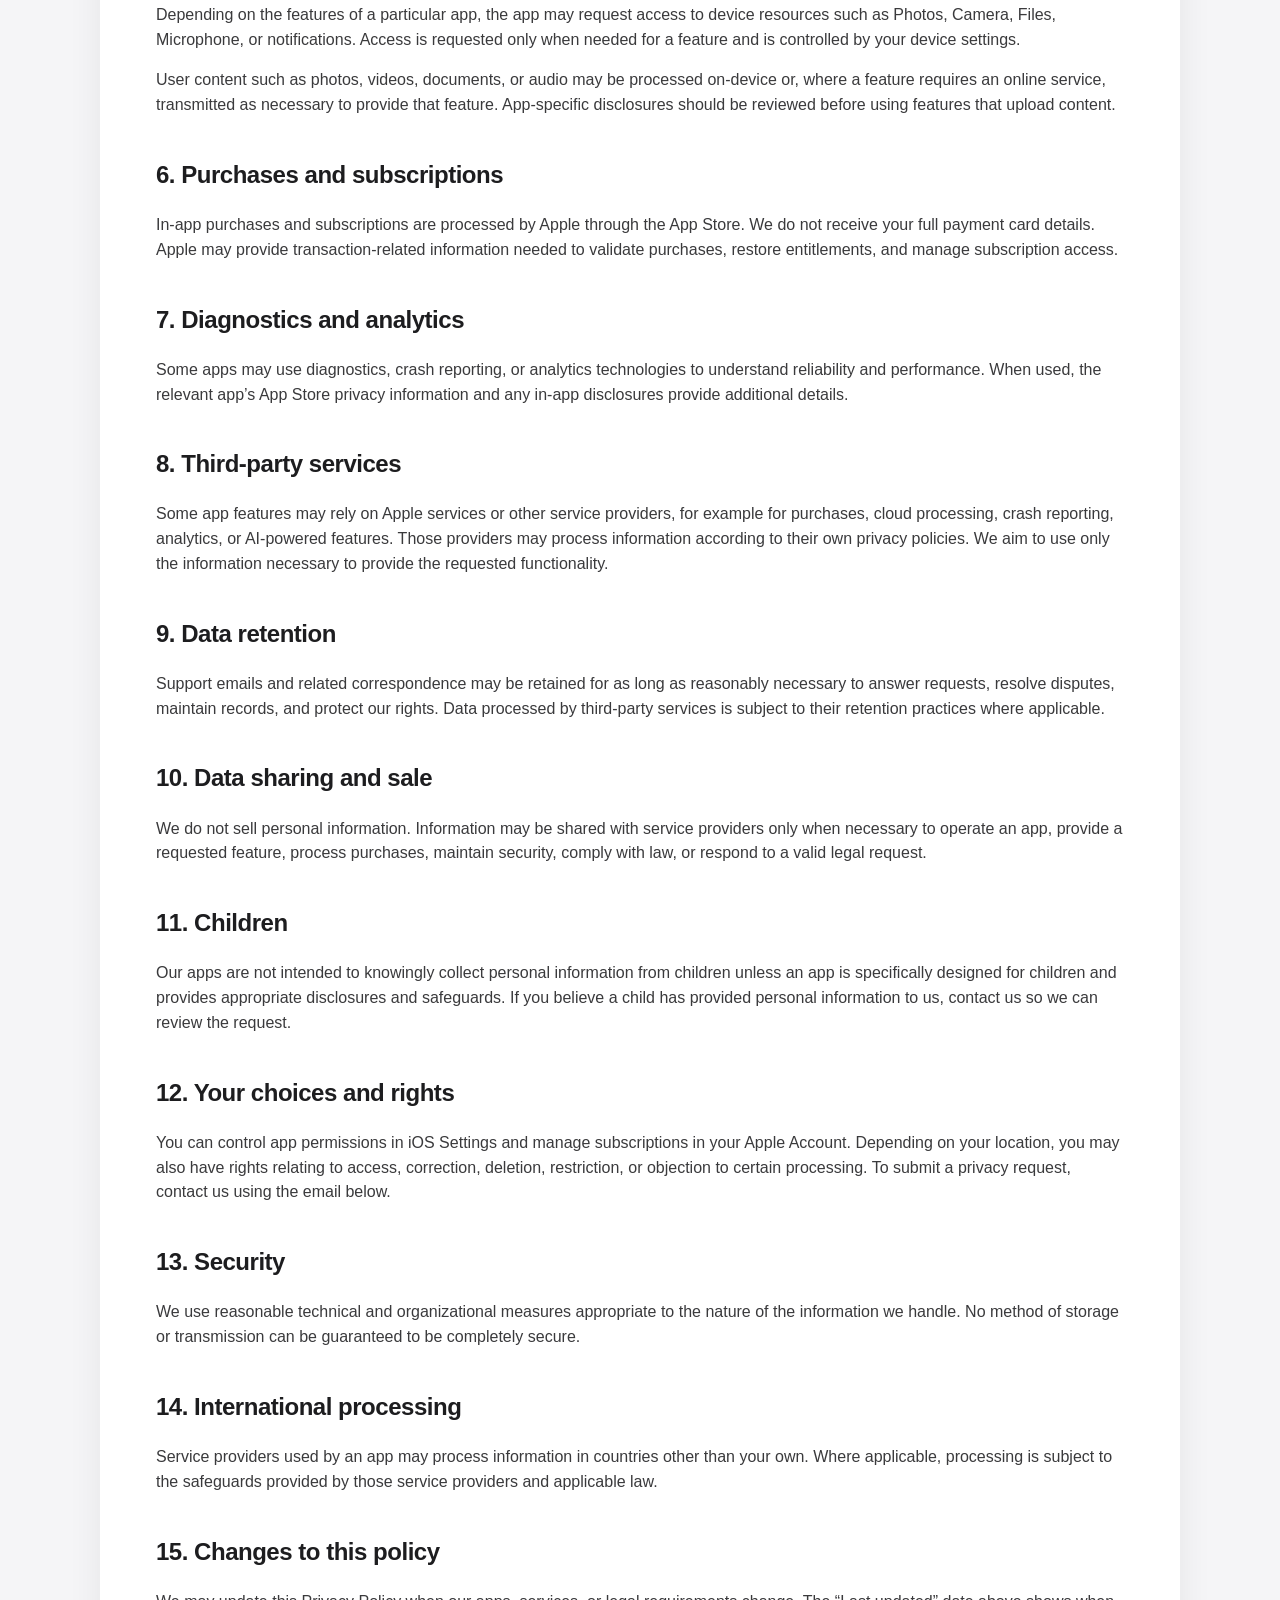
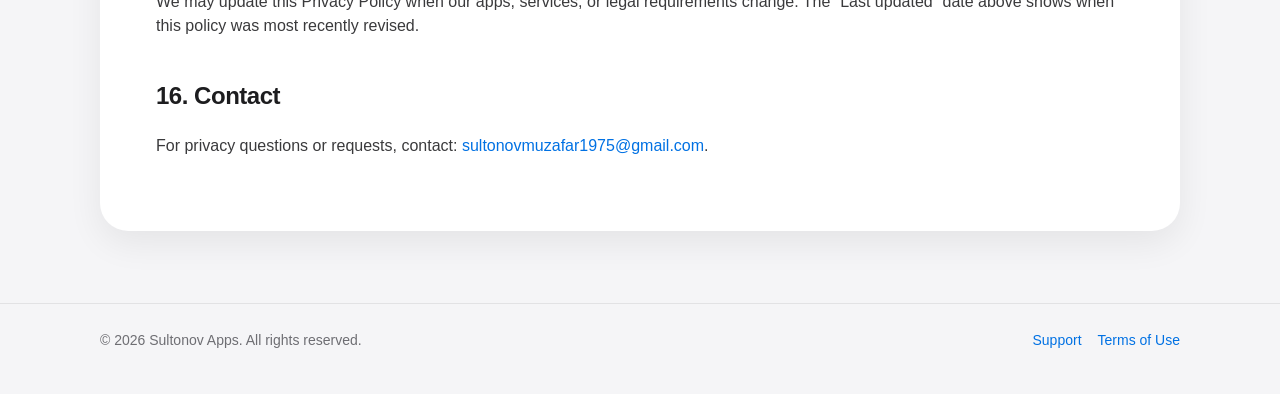
==== commit 2234fe5a: "Add CarWidget-specific privacy disclosure" ====
--- a/privacy.html
+++ b/privacy.html
@@ -56,14 +56,36 @@
         library. Private Vault access can use Face ID, Touch ID, or the device passcode through Apple device-owner authentication.
       </p>
 
-      <h2>3. Information you provide</h2>
+      <h2>3. CarWidget-specific handling</h2>
+      <p>
+        CarWidget is designed as a local-first widget app. Widget configuration, user-selected car photos, saved Garage profiles,
+        and saved parking coordinates are stored locally on the device, including in the app's shared App Group container so the
+        CarWidget WidgetKit extension can display the selected content.
+      </p>
+      <p>
+        CarWidget requests location access only after you explicitly choose a location-based feature. For Parking, the current
+        coordinates are saved locally until you clear or replace them. If you choose to open directions or share the saved location,
+        the coordinates are provided to the Apple Maps flow you selected.
+      </p>
+      <p>
+        For the Weather widget, CarWidget stores the selected weather location locally and sends the location to Apple's WeatherKit
+        service as necessary to retrieve weather conditions and required WeatherKit attribution. CarWidget does not use background
+        location tracking.
+      </p>
+      <p>
+        Optional maintenance reminders use Apple's local notification APIs after you enable the reminder. Optional Drive Live
+        Activities use Apple's ActivityKit on the device. CarWidget does not use a custom account system, custom analytics SDK,
+        advertising tracker, or Sultonov Apps backend to upload car photos, parking history, or widget configurations.
+      </p>
+
+      <h2>4. Information you provide</h2>
       <p>
         If you contact us by email, we receive the information you choose to provide, such as your email address, the app name,
         device information, screenshots, and the content of your support request. We use this information only to respond to your request,
         investigate issues, and improve support.
       </p>
 
-      <h2>4. Device permissions and user content</h2>
+      <h2>5. Device permissions and user content</h2>
       <p>
         Depending on the features of a particular app, the app may request access to device resources such as Photos, Camera, Files,
         Microphone, or notifications. Access is requested only when needed for a feature and is controlled by your device settings.
@@ -73,70 +95,70 @@
         transmitted as necessary to provide that feature. App-specific disclosures should be reviewed before using features that upload content.
       </p>
 
-      <h2>5. Purchases and subscriptions</h2>
+      <h2>6. Purchases and subscriptions</h2>
       <p>
         In-app purchases and subscriptions are processed by Apple through the App Store. We do not receive your full payment card details.
         Apple may provide transaction-related information needed to validate purchases, restore entitlements, and manage subscription access.
       </p>
 
-      <h2>6. Diagnostics and analytics</h2>
+      <h2>7. Diagnostics and analytics</h2>
       <p>
         Some apps may use diagnostics, crash reporting, or analytics technologies to understand reliability and performance.
         When used, the relevant app’s App Store privacy information and any in-app disclosures provide additional details.
       </p>
 
-      <h2>7. Third-party services</h2>
+      <h2>8. Third-party services</h2>
       <p>
         Some app features may rely on Apple services or other service providers, for example for purchases, cloud processing,
         crash reporting, analytics, or AI-powered features. Those providers may process information according to their own privacy policies.
         We aim to use only the information necessary to provide the requested functionality.
       </p>
 
-      <h2>8. Data retention</h2>
+      <h2>9. Data retention</h2>
       <p>
         Support emails and related correspondence may be retained for as long as reasonably necessary to answer requests, resolve disputes,
         maintain records, and protect our rights. Data processed by third-party services is subject to their retention practices where applicable.
       </p>
 
-      <h2>9. Data sharing and sale</h2>
+      <h2>10. Data sharing and sale</h2>
       <p>
         We do not sell personal information. Information may be shared with service providers only when necessary to operate an app,
         provide a requested feature, process purchases, maintain security, comply with law, or respond to a valid legal request.
       </p>
 
-      <h2>10. Children</h2>
+      <h2>11. Children</h2>
       <p>
         Our apps are not intended to knowingly collect personal information from children unless an app is specifically designed for children
         and provides appropriate disclosures and safeguards. If you believe a child has provided personal information to us,
         contact us so we can review the request.
       </p>
 
-      <h2>11. Your choices and rights</h2>
+      <h2>12. Your choices and rights</h2>
       <p>
         You can control app permissions in iOS Settings and manage subscriptions in your Apple Account. Depending on your location,
         you may also have rights relating to access, correction, deletion, restriction, or objection to certain processing.
         To submit a privacy request, contact us using the email below.
       </p>
 
-      <h2>12. Security</h2>
+      <h2>13. Security</h2>
       <p>
         We use reasonable technical and organizational measures appropriate to the nature of the information we handle.
         No method of storage or transmission can be guaranteed to be completely secure.
       </p>
 
-      <h2>13. International processing</h2>
+      <h2>14. International processing</h2>
       <p>
         Service providers used by an app may process information in countries other than your own. Where applicable,
         processing is subject to the safeguards provided by those service providers and applicable law.
       </p>
 
-      <h2>14. Changes to this policy</h2>
+      <h2>15. Changes to this policy</h2>
       <p>
         We may update this Privacy Policy when our apps, services, or legal requirements change. The “Last updated” date above shows
         when this policy was most recently revised.
       </p>
 
-      <h2>15. Contact</h2>
+      <h2>16. Contact</h2>
       <p>
         For privacy questions or requests, contact:
         <a href="mailto:sultonovmuzafar1975@gmail.com?subject=Privacy%20Request">sultonovmuzafar1975@gmail.com</a>.
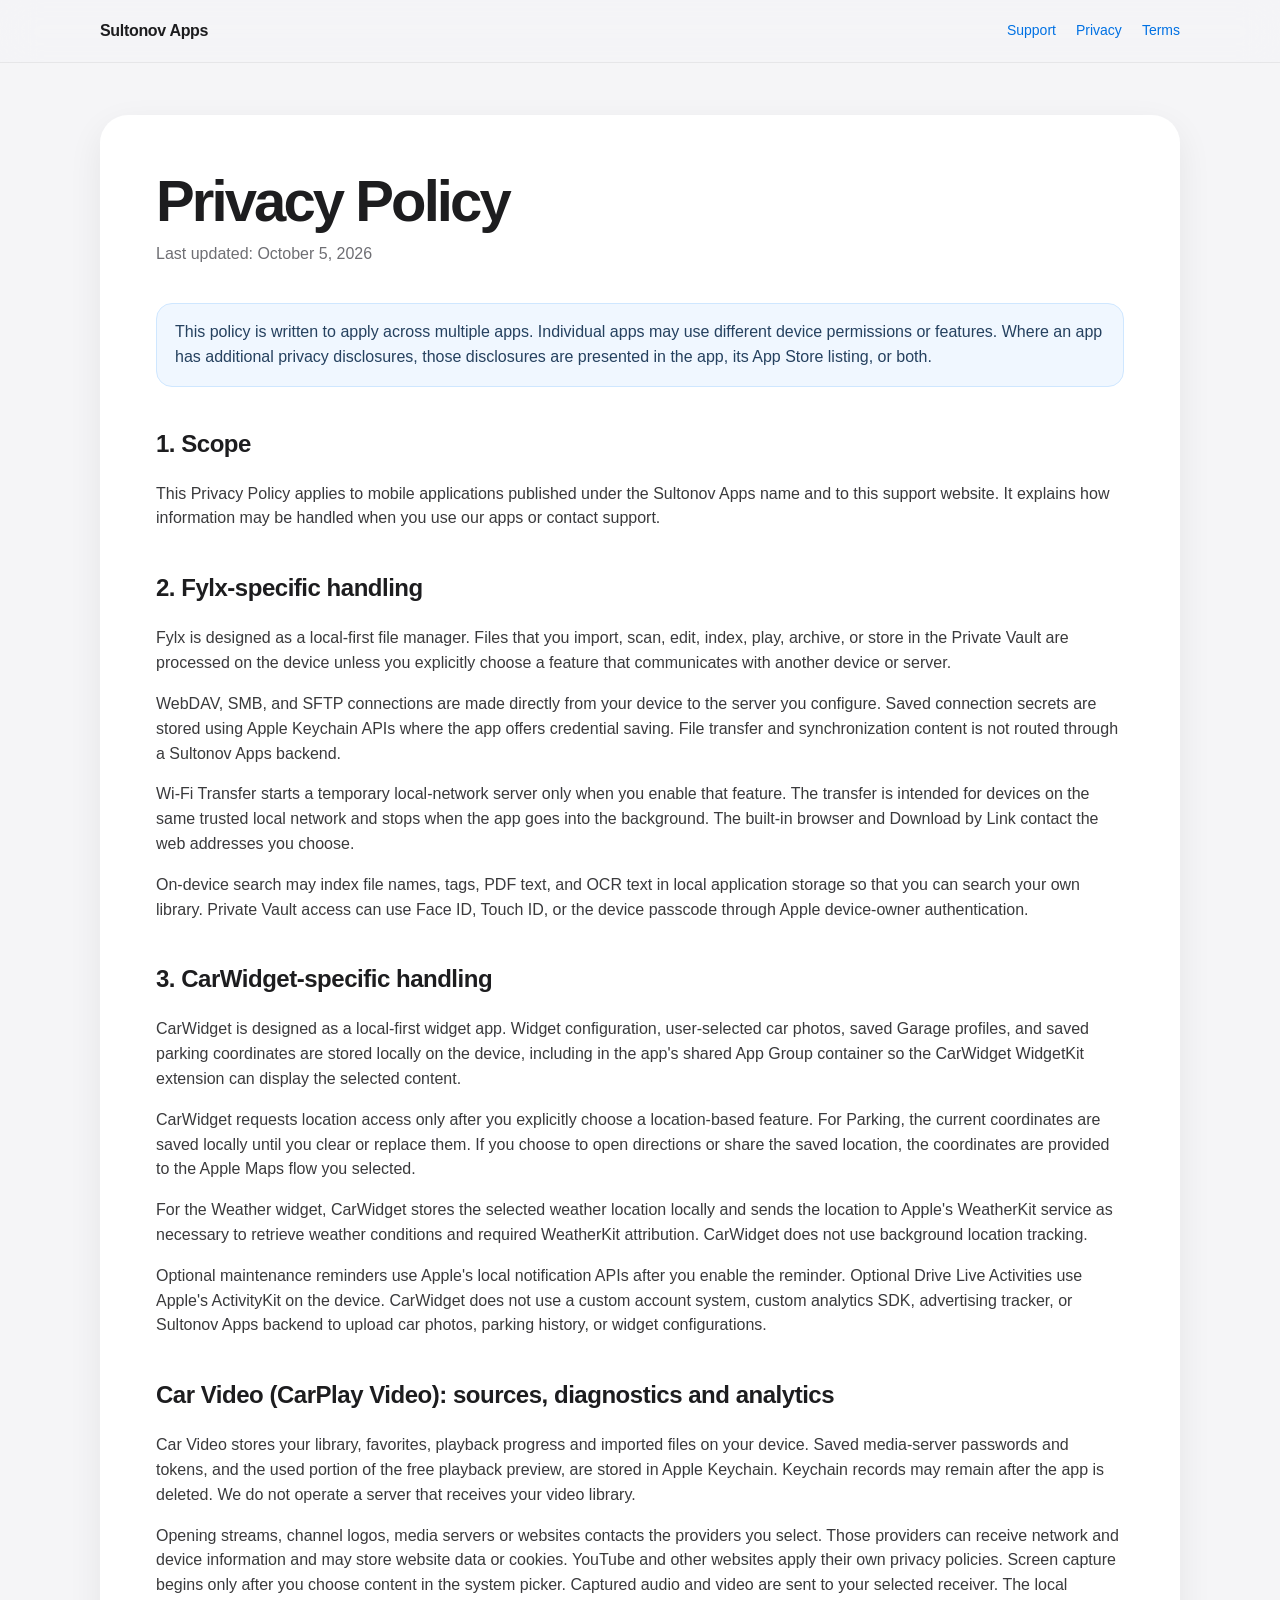
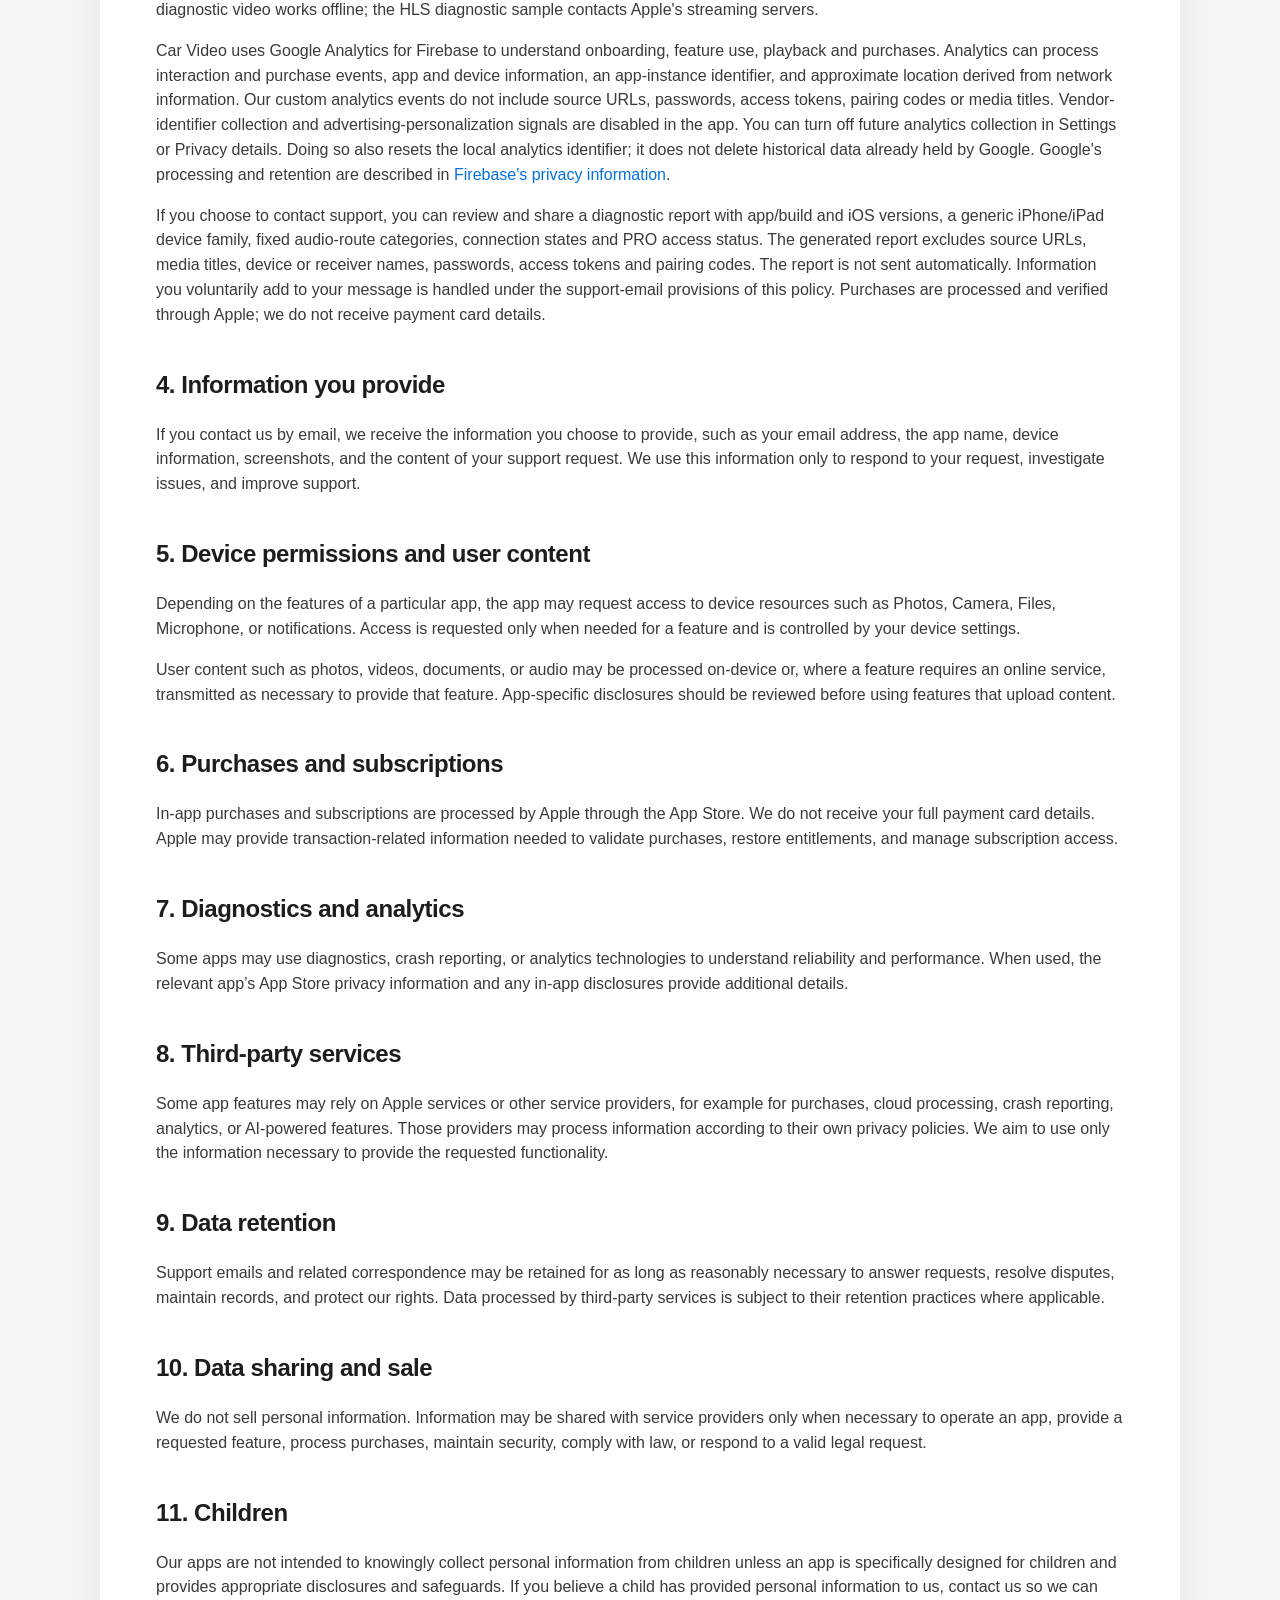
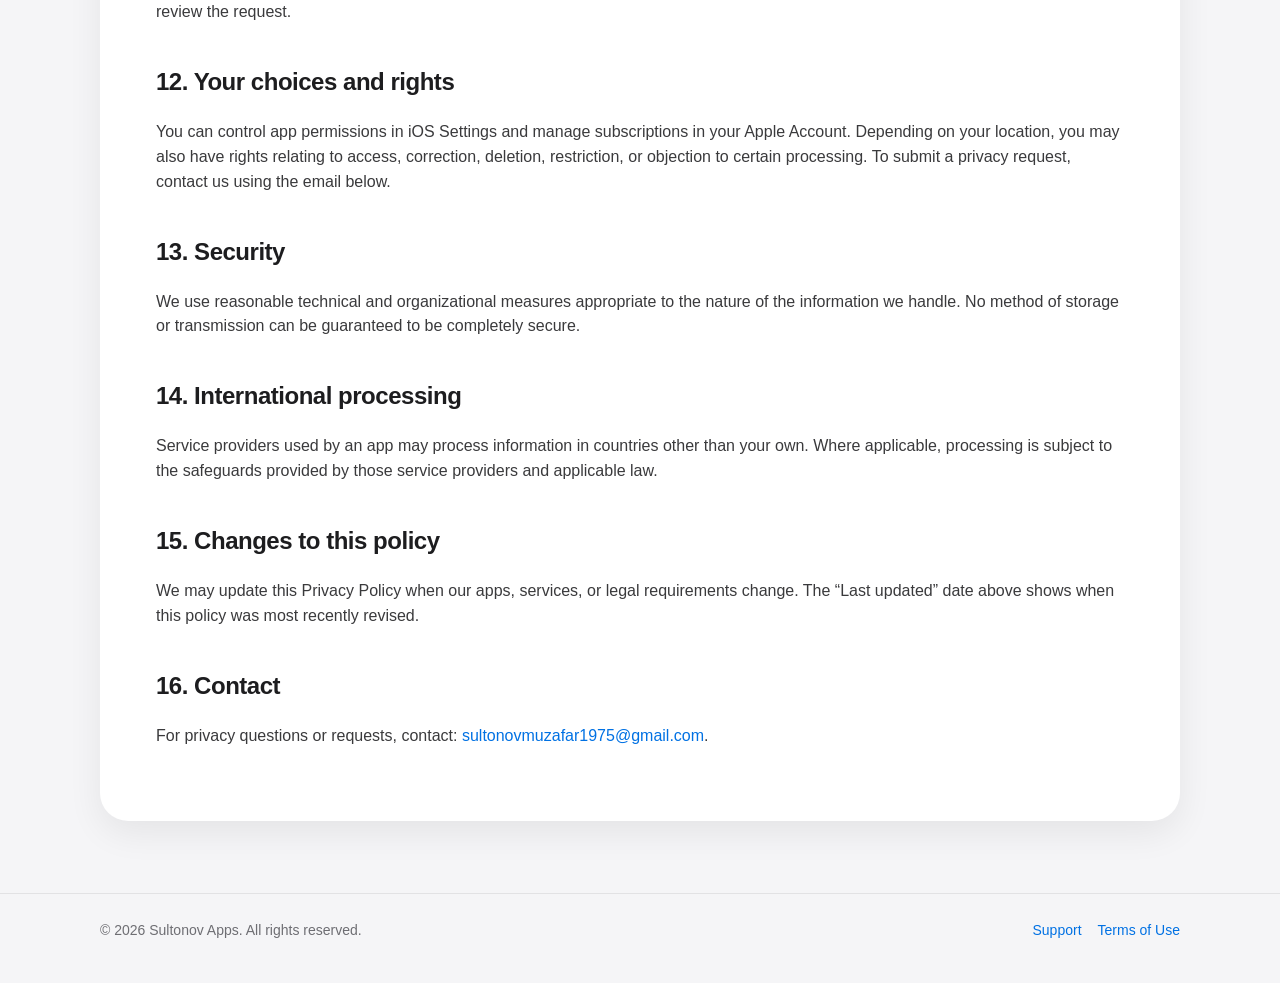
==== commit 8426955c: "Add Car Video sources, analytics and support privacy disclosures" ====
--- a/privacy.html
+++ b/privacy.html
@@ -22,7 +22,7 @@
   <main class="shell">
     <article class="legal">
       <h1>Privacy Policy</h1>
-      <div class="meta">Last updated: September 20, 2026</div>
+      <div class="meta">Last updated: October 5, 2026</div>
 
       <div class="notice">
         This policy is written to apply across multiple apps. Individual apps may use different device permissions or features.
@@ -76,6 +76,35 @@
         Optional maintenance reminders use Apple's local notification APIs after you enable the reminder. Optional Drive Live
         Activities use Apple's ActivityKit on the device. CarWidget does not use a custom account system, custom analytics SDK,
         advertising tracker, or Sultonov Apps backend to upload car photos, parking history, or widget configurations.
+      </p>
+
+      <h2 id="car-video">Car Video (CarPlay Video): sources, diagnostics and analytics</h2>
+      <p>
+        Car Video stores your library, favorites, playback progress and imported files on your device.
+        Saved media-server passwords and tokens, and the used portion of the free playback preview, are stored in Apple Keychain.
+        Keychain records may remain after the app is deleted. We do not operate a server that receives your video library.
+      </p>
+      <p>
+        Opening streams, channel logos, media servers or websites contacts the providers you select. Those providers can receive
+        network and device information and may store website data or cookies. YouTube and other websites apply their own privacy policies.
+        Screen capture begins only after you choose content in the system picker. Captured audio and video are sent to your selected receiver.
+        The local diagnostic video works offline; the HLS diagnostic sample contacts Apple's streaming servers.
+      </p>
+      <p>
+        Car Video uses Google Analytics for Firebase to understand onboarding, feature use, playback and purchases.
+        Analytics can process interaction and purchase events, app and device information, an app-instance identifier, and approximate
+        location derived from network information. Our custom analytics events do not include source URLs, passwords, access tokens,
+        pairing codes or media titles. Vendor-identifier collection and advertising-personalization signals are disabled in the app.
+        You can turn off future analytics collection in Settings or Privacy details. Doing so also resets the local analytics identifier;
+        it does not delete historical data already held by Google. Google's processing and retention are described in
+        <a href="https://firebase.google.com/support/privacy">Firebase's privacy information</a>.
+      </p>
+      <p>
+        If you choose to contact support, you can review and share a diagnostic report with app/build and iOS versions, a generic
+        iPhone/iPad device family, fixed audio-route categories, connection states and PRO access status. The generated report excludes
+        source URLs, media titles, device or receiver names, passwords, access tokens and pairing codes. The report is not sent automatically.
+        Information you voluntarily add to your message is handled under the support-email provisions of this policy.
+        Purchases are processed and verified through Apple; we do not receive payment card details.
       </p>
 
       <h2>4. Information you provide</h2>
